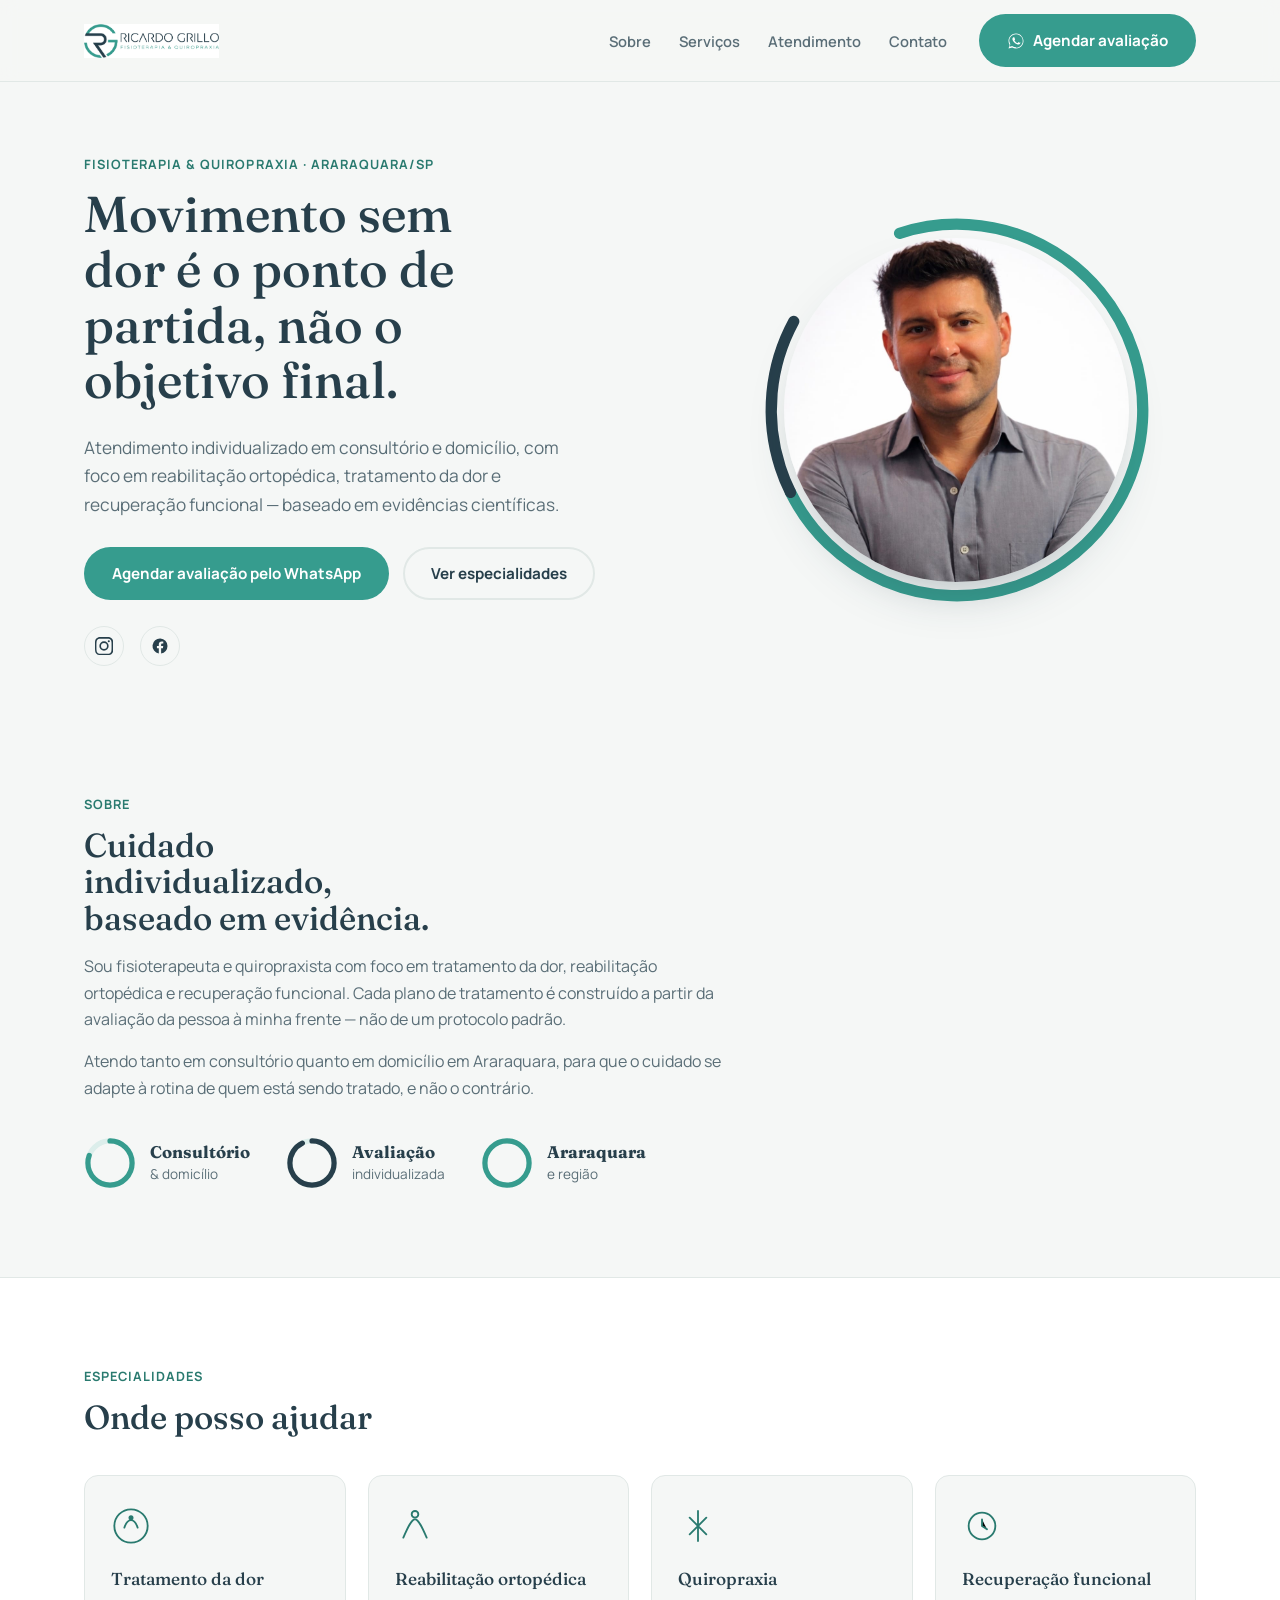
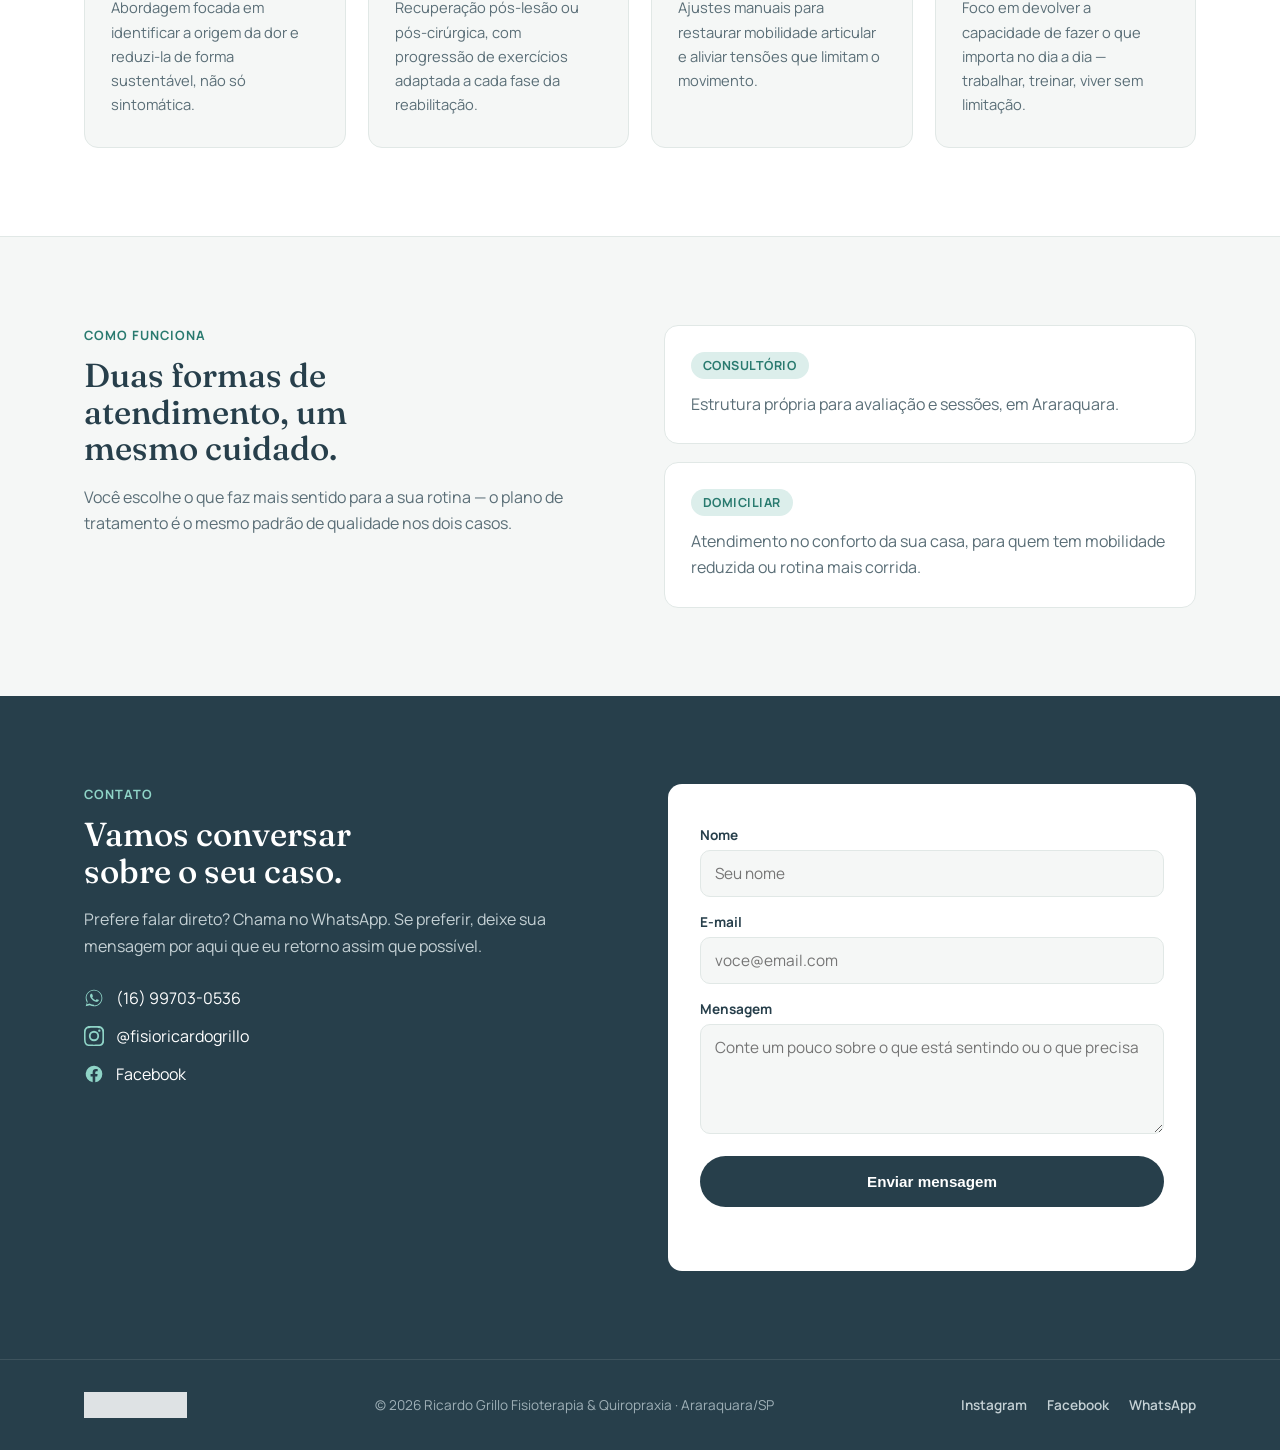
==== index.html @ 64598aae "primeira versao do site" ====
<!DOCTYPE html>
<html lang="pt-BR">
<head>
<meta charset="UTF-8">
<meta name="viewport" content="width=device-width, initial-scale=1.0">
<title>Ricardo Grillo | Fisioterapia &amp; Quiropraxia em Araraquara</title>
<meta name="description" content="Fisioterapeuta e quiropraxista em Araraquara. Atendimento em consultório e domiciliar, especialista em tratamento da dor e reabilitação ortopédica.">
<link rel="preconnect" href="https://fonts.googleapis.com">
<link rel="preconnect" href="https://fonts.gstatic.com" crossorigin>
<link href="https://fonts.googleapis.com/css2?family=Fraunces:opsz,wght@9..144,400;9..144,500;9..144,600&family=Manrope:wght@400;500;600;700;800&display=swap" rel="stylesheet">
<link rel="stylesheet" href="styles.css">
</head>
<body>

<div class="arc-progress" aria-hidden="true"></div>

<header class="site-header" id="topo">
  <div class="wrap header-inner">
    <a href="#topo" class="brand">
      <img src="assets/logo.png" alt="Ricardo Grillo — Fisioterapia &amp; Quiropraxia" class="brand-logo">
    </a>
    <nav class="main-nav" id="mainNav">
      <a href="#sobre">Sobre</a>
      <a href="#servicos">Serviços</a>
      <a href="#atendimento">Atendimento</a>
      <a href="#contato">Contato</a>
    </nav>
    <a class="btn btn-whatsapp header-cta" href="https://wa.me/5516997030536" target="_blank" rel="noopener">
      <svg viewBox="0 0 24 24" class="icon-wa" aria-hidden="true"><path d="M17.5 14.4c-.3-.1-1.7-.8-1.9-.9-.3-.1-.4-.1-.6.1-.2.3-.7.9-.8 1-.1.2-.3.2-.5.1-.3-.1-1.2-.4-2.2-1.4-.8-.7-1.4-1.6-1.5-1.9-.2-.3 0-.5.1-.6.1-.1.3-.3.4-.5.1-.1.2-.3.2-.4.1-.2 0-.3 0-.5-.1-.1-.6-1.4-.8-2-.2-.5-.4-.4-.6-.4h-.5c-.2 0-.5.1-.7.3-.2.3-.9.9-.9 2.1 0 1.2.9 2.4 1 2.6.1.2 1.8 2.8 4.4 3.9.6.3 1.1.4 1.5.6.6.2 1.2.2 1.6.1.5-.1 1.7-.7 1.9-1.3.2-.6.2-1.2.2-1.3-.1-.1-.2-.2-.5-.3z"/><path d="M12 2C6.5 2 2 6.5 2 12c0 1.9.5 3.7 1.5 5.3L2 22l4.9-1.3c1.5.8 3.3 1.3 5.1 1.3 5.5 0 10-4.5 10-10S17.5 2 12 2zm0 18.2c-1.7 0-3.3-.5-4.7-1.3l-.3-.2-3.5.9.9-3.4-.2-.4C3.5 13.8 3 12 3 12c0-5 4-9 9-9s9 4 9 9-4 9-9 9z"/></svg>
      Agendar avaliação
    </a>
    <button class="nav-toggle" id="navToggle" aria-label="Abrir menu" aria-expanded="false">
      <span></span><span></span><span></span>
    </button>
  </div>
</header>

<main>

  <!-- HERO -->
  <section class="hero">
    <div class="wrap hero-inner">
      <div class="hero-copy">
        <p class="eyebrow">Fisioterapia &amp; Quiropraxia · Araraquara/SP</p>
        <h1>Movimento sem dor é o ponto de partida, não o objetivo final.</h1>
        <p class="hero-lede">Atendimento individualizado em consultório e domicílio, com foco em reabilitação ortopédica, tratamento da dor e recuperação funcional — baseado em evidências científicas.</p>
        <div class="hero-actions">
          <a class="btn btn-whatsapp" href="https://wa.me/5516997030536" target="_blank" rel="noopener">Agendar avaliação pelo WhatsApp</a>
          <a class="btn btn-ghost" href="#servicos">Ver especialidades</a>
        </div>
        <div class="hero-social" aria-label="Redes sociais">
          <a href="https://www.instagram.com/fisioricardogrillo" target="_blank" rel="noopener" aria-label="Instagram">
            <svg viewBox="0 0 24 24"><path d="M12 2.2c3.2 0 3.6 0 4.9.1 1.2.1 1.9.2 2.4.4.6.2 1 .5 1.4.9.4.4.7.8.9 1.4.2.5.3 1.2.4 2.4.1 1.3.1 1.7.1 4.9s0 3.6-.1 4.9c-.1 1.2-.2 1.9-.4 2.4-.2.6-.5 1-.9 1.4-.4.4-.8.7-1.4.9-.5.2-1.2.3-2.4.4-1.3.1-1.7.1-4.9.1s-3.6 0-4.9-.1c-1.2-.1-1.9-.2-2.4-.4-.6-.2-1-.5-1.4-.9-.4-.4-.7-.8-.9-1.4-.2-.5-.3-1.2-.4-2.4-.1-1.3-.1-1.7-.1-4.9s0-3.6.1-4.9c.1-1.2.2-1.9.4-2.4.2-.6.5-1 .9-1.4.4-.4.8-.7 1.4-.9.5-.2 1.2-.3 2.4-.4 1.3-.1 1.7-.1 4.9-.1zM12 0C8.7 0 8.3 0 7 .1 5.7.1 4.8.3 4 .6c-.8.3-1.5.7-2.2 1.4C1.1 2.7.7 3.4.4 4.2.1 5 0 5.9 0 7.2 0 8.5 0 8.9 0 12.2s0 3.7.1 5c.1 1.3.2 2.2.5 3 .3.8.7 1.5 1.4 2.2.7.7 1.4 1.1 2.2 1.4.8.3 1.7.4 3 .5 1.3.1 1.7.1 5 .1s3.7 0 5-.1c1.3-.1 2.2-.2 3-.5.8-.3 1.5-.7 2.2-1.4.7-.7 1.1-1.4 1.4-2.2.3-.8.4-1.7.5-3 .1-1.3.1-1.7.1-5s0-3.7-.1-5c-.1-1.3-.2-2.2-.5-3-.3-.8-.7-1.5-1.4-2.2C21.3 1.1 20.6.7 19.8.4 19 .1 18.1 0 16.8 0 15.5 0 15.1 0 12 0z"/><path d="M12 5.8a6.2 6.2 0 100 12.4 6.2 6.2 0 000-12.4zm0 10.2a4 4 0 110-8 4 4 0 010 8z"/><circle cx="18.4" cy="5.6" r="1.4"/></svg>
          </a>
          <a href="https://www.facebook.com/share/1H2QvB4pZF/" target="_blank" rel="noopener" aria-label="Facebook">
            <svg viewBox="0 0 24 24"><path d="M22 12a10 10 0 10-11.6 9.9v-7H7.9V12h2.5V9.8c0-2.5 1.5-3.9 3.8-3.9 1.1 0 2.2.2 2.2.2v2.5h-1.3c-1.2 0-1.6.8-1.6 1.6V12h2.8l-.4 2.9h-2.4v7A10 10 0 0022 12z"/></svg>
          </a>
        </div>
      </div>
      <div class="hero-figure">
        <svg class="hero-arc" viewBox="0 0 520 520" aria-hidden="true">
          <circle cx="260" cy="260" r="230" fill="none" stroke="var(--teal)" stroke-width="14" stroke-linecap="round" stroke-dasharray="1050 1446" transform="rotate(-108 260 260)"/>
          <circle cx="260" cy="260" r="230" fill="none" stroke="var(--navy)" stroke-width="14" stroke-linecap="round" stroke-dasharray="220 1446" stroke-dashoffset="-1050" transform="rotate(-108 260 260)"/>
        </svg>
        <img src="assets/ricardo.jpg" alt="Ricardo Grillo, fisioterapeuta e quiropraxista" class="hero-photo">
      </div>
    </div>
  </section>

  <!-- SOBRE -->
  <section class="section" id="sobre">
    <div class="wrap sobre-inner">
      <div class="sobre-copy">
        <p class="eyebrow">Sobre</p>
        <h2>Cuidado individualizado, baseado em evidência.</h2>
        <p>Sou fisioterapeuta e quiropraxista com foco em tratamento da dor, reabilitação ortopédica e recuperação funcional. Cada plano de tratamento é construído a partir da avaliação da pessoa à minha frente — não de um protocolo padrão.</p>
        <p>Atendo tanto em consultório quanto em domicílio em Araraquara, para que o cuidado se adapte à rotina de quem está sendo tratado, e não o contrário.</p>
        <div class="sobre-stats">
          <div class="stat">
            <svg class="stat-arc" viewBox="0 0 80 80" aria-hidden="true"><circle cx="40" cy="40" r="34" fill="none" stroke="var(--teal-10)" stroke-width="8"/><circle cx="40" cy="40" r="34" fill="none" stroke="var(--teal)" stroke-width="8" stroke-linecap="round" stroke-dasharray="171 214" transform="rotate(-90 40 40)"/></svg>
            <div><strong>Consultório</strong><span>&amp; domicílio</span></div>
          </div>
          <div class="stat">
            <svg class="stat-arc" viewBox="0 0 80 80" aria-hidden="true"><circle cx="40" cy="40" r="34" fill="none" stroke="var(--teal-10)" stroke-width="8"/><circle cx="40" cy="40" r="34" fill="none" stroke="var(--navy)" stroke-width="8" stroke-linecap="round" stroke-dasharray="197 214" transform="rotate(-90 40 40)"/></svg>
            <div><strong>Avaliação</strong><span>individualizada</span></div>
          </div>
          <div class="stat">
            <svg class="stat-arc" viewBox="0 0 80 80" aria-hidden="true"><circle cx="40" cy="40" r="34" fill="none" stroke="var(--teal-10)" stroke-width="8"/><circle cx="40" cy="40" r="34" fill="none" stroke="var(--teal)" stroke-width="8" stroke-linecap="round" stroke-dasharray="214 214" transform="rotate(-90 40 40)"/></svg>
            <div><strong>Araraquara</strong><span>e região</span></div>
          </div>
        </div>
      </div>
    </div>
  </section>

  <!-- SERVIÇOS -->
  <section class="section section-alt" id="servicos">
    <div class="wrap">
      <p class="eyebrow">Especialidades</p>
      <h2>Onde posso ajudar</h2>
      <div class="cards">
        <article class="card">
          <svg class="card-icon" viewBox="0 0 48 48" aria-hidden="true"><path d="M24 4a20 20 0 100 40 20 20 0 000-40z" fill="none" stroke="currentColor" stroke-width="2.2"/><path d="M16 26c2-6 5-9 8-9s6 3 8 9" fill="none" stroke="currentColor" stroke-width="2.2" stroke-linecap="round"/><circle cx="24" cy="14" r="3" fill="currentColor"/></svg>
          <h3>Tratamento da dor</h3>
          <p>Abordagem focada em identificar a origem da dor e reduzi-la de forma sustentável, não só sintomática.</p>
        </article>
        <article class="card">
          <svg class="card-icon" viewBox="0 0 48 48" aria-hidden="true"><path d="M10 38c6-14 10-22 14-22s8 8 14 22" fill="none" stroke="currentColor" stroke-width="2.2" stroke-linecap="round" stroke-linejoin="round"/><circle cx="24" cy="10" r="4" fill="none" stroke="currentColor" stroke-width="2.2"/></svg>
          <h3>Reabilitação ortopédica</h3>
          <p>Recuperação pós-lesão ou pós-cirúrgica, com progressão de exercícios adaptada a cada fase da reabilitação.</p>
        </article>
        <article class="card">
          <svg class="card-icon" viewBox="0 0 48 48" aria-hidden="true"><path d="M24 6v36M14 14l20 20M34 14L14 34" stroke="currentColor" stroke-width="2.2" stroke-linecap="round"/></svg>
          <h3>Quiropraxia</h3>
          <p>Ajustes manuais para restaurar mobilidade articular e aliviar tensões que limitam o movimento.</p>
        </article>
        <article class="card">
          <svg class="card-icon" viewBox="0 0 48 48" aria-hidden="true"><path d="M8 24a16 16 0 1132 0 16 16 0 01-32 0z" fill="none" stroke="currentColor" stroke-width="2.2"/><path d="M24 16v8l6 4" stroke="currentColor" stroke-width="2.2" stroke-linecap="round" stroke-linejoin="round"/></svg>
          <h3>Recuperação funcional</h3>
          <p>Foco em devolver a capacidade de fazer o que importa no dia a dia — trabalhar, treinar, viver sem limitação.</p>
        </article>
      </div>
    </div>
  </section>

  <!-- ATENDIMENTO -->
  <section class="section" id="atendimento">
    <div class="wrap atendimento-inner">
      <div>
        <p class="eyebrow">Como funciona</p>
        <h2>Duas formas de atendimento, um mesmo cuidado.</h2>
        <p class="section-lede">Você escolhe o que faz mais sentido para a sua rotina — o plano de tratamento é o mesmo padrão de qualidade nos dois casos.</p>
      </div>
      <div class="atendimento-cols">
        <div class="atendimento-col">
          <span class="tag">Consultório</span>
          <p>Estrutura própria para avaliação e sessões, em Araraquara.</p>
        </div>
        <div class="atendimento-col">
          <span class="tag">Domiciliar</span>
          <p>Atendimento no conforto da sua casa, para quem tem mobilidade reduzida ou rotina mais corrida.</p>
        </div>
      </div>
    </div>
  </section>

  <!-- CONTATO -->
  <section class="section section-contact" id="contato">
    <div class="wrap contato-inner">
      <div class="contato-copy">
        <p class="eyebrow">Contato</p>
        <h2>Vamos conversar sobre o seu caso.</h2>
        <p>Prefere falar direto? Chama no WhatsApp. Se preferir, deixe sua mensagem por aqui que eu retorno assim que possível.</p>
        <ul class="contato-list">
          <li>
            <svg viewBox="0 0 24 24" aria-hidden="true"><path d="M17.5 14.4c-.3-.1-1.7-.8-1.9-.9-.3-.1-.4-.1-.6.1-.2.3-.7.9-.8 1-.1.2-.3.2-.5.1-.3-.1-1.2-.4-2.2-1.4-.8-.7-1.4-1.6-1.5-1.9-.2-.3 0-.5.1-.6.1-.1.3-.3.4-.5.1-.1.2-.3.2-.4.1-.2 0-.3 0-.5-.1-.1-.6-1.4-.8-2-.2-.5-.4-.4-.6-.4h-.5c-.2 0-.5.1-.7.3-.2.3-.9.9-.9 2.1 0 1.2.9 2.4 1 2.6.1.2 1.8 2.8 4.4 3.9.6.3 1.1.4 1.5.6.6.2 1.2.2 1.6.1.5-.1 1.7-.7 1.9-1.3.2-.6.2-1.2.2-1.3-.1-.1-.2-.2-.5-.3z"/><path d="M12 2C6.5 2 2 6.5 2 12c0 1.9.5 3.7 1.5 5.3L2 22l4.9-1.3c1.5.8 3.3 1.3 5.1 1.3 5.5 0 10-4.5 10-10S17.5 2 12 2zm0 18.2c-1.7 0-3.3-.5-4.7-1.3l-.3-.2-3.5.9.9-3.4-.2-.4C3.5 13.8 3 12 3 12c0-5 4-9 9-9s9 4 9 9-4 9-9 9z"/></svg>
            <a href="https://wa.me/5516997030536" target="_blank" rel="noopener">(16) 99703-0536</a>
          </li>
          <li>
            <svg viewBox="0 0 24 24"><path d="M12 2.2c3.2 0 3.6 0 4.9.1 1.2.1 1.9.2 2.4.4.6.2 1 .5 1.4.9.4.4.7.8.9 1.4.2.5.3 1.2.4 2.4.1 1.3.1 1.7.1 4.9s0 3.6-.1 4.9c-.1 1.2-.2 1.9-.4 2.4-.2.6-.5 1-.9 1.4-.4.4-.8.7-1.4.9-.5.2-1.2.3-2.4.4-1.3.1-1.7.1-4.9.1s-3.6 0-4.9-.1c-1.2-.1-1.9-.2-2.4-.4-.6-.2-1-.5-1.4-.9-.4-.4-.7-.8-.9-1.4-.2-.5-.3-1.2-.4-2.4-.1-1.3-.1-1.7-.1-4.9s0-3.6.1-4.9c.1-1.2.2-1.9.4-2.4.2-.6.5-1 .9-1.4.4-.4.8-.7 1.4-.9.5-.2 1.2-.3 2.4-.4 1.3-.1 1.7-.1 4.9-.1zM12 0C8.7 0 8.3 0 7 .1 5.7.1 4.8.3 4 .6c-.8.3-1.5.7-2.2 1.4C1.1 2.7.7 3.4.4 4.2.1 5 0 5.9 0 7.2 0 8.5 0 8.9 0 12.2s0 3.7.1 5c.1 1.3.2 2.2.5 3 .3.8.7 1.5 1.4 2.2.7.7 1.4 1.1 2.2 1.4.8.3 1.7.4 3 .5 1.3.1 1.7.1 5 .1s3.7 0 5-.1c1.3-.1 2.2-.2 3-.5.8-.3 1.5-.7 2.2-1.4.7-.7 1.1-1.4 1.4-2.2.3-.8.4-1.7.5-3 .1-1.3.1-1.7.1-5s0-3.7-.1-5c-.1-1.3-.2-2.2-.5-3-.3-.8-.7-1.5-1.4-2.2C21.3 1.1 20.6.7 19.8.4 19 .1 18.1 0 16.8 0 15.5 0 15.1 0 12 0z"/><path d="M12 5.8a6.2 6.2 0 100 12.4 6.2 6.2 0 000-12.4zm0 10.2a4 4 0 110-8 4 4 0 010 8z"/><circle cx="18.4" cy="5.6" r="1.4"/></svg>
            <a href="https://www.instagram.com/fisioricardogrillo" target="_blank" rel="noopener">@fisioricardogrillo</a>
          </li>
          <li>
            <svg viewBox="0 0 24 24"><path d="M22 12a10 10 0 10-11.6 9.9v-7H7.9V12h2.5V9.8c0-2.5 1.5-3.9 3.8-3.9 1.1 0 2.2.2 2.2.2v2.5h-1.3c-1.2 0-1.6.8-1.6 1.6V12h2.8l-.4 2.9h-2.4v7A10 10 0 0022 12z"/></svg>
            <a href="https://www.facebook.com/share/1H2QvB4pZF/" target="_blank" rel="noopener">Facebook</a>
          </li>
        </ul>
      </div>

      <form class="contato-form" name="contato" method="POST" data-netlify="true" netlify-honeypot="bot-field">
        <input type="hidden" name="form-name" value="contato">
        <p class="hp-field"><label>Não preencha este campo: <input name="bot-field"></label></p>

        <label for="nome">Nome</label>
        <input type="text" id="nome" name="nome" required placeholder="Seu nome">

        <label for="email">E-mail</label>
        <input type="email" id="email" name="email" required placeholder="voce@email.com">

        <label for="mensagem">Mensagem</label>
        <textarea id="mensagem" name="mensagem" rows="4" required placeholder="Conte um pouco sobre o que está sentindo ou o que precisa"></textarea>

        <button type="submit" class="btn btn-primary">Enviar mensagem</button>
        <p class="form-note" id="formNote" role="status"></p>
      </form>
    </div>
  </section>

</main>

<footer class="site-footer">
  <div class="wrap footer-inner">
    <img src="assets/logo.png" alt="Ricardo Grillo — Fisioterapia &amp; Quiropraxia" class="footer-logo">
    <p>&copy; <span id="year"></span> Ricardo Grillo Fisioterapia &amp; Quiropraxia · Araraquara/SP</p>
    <div class="footer-social">
      <a href="https://www.instagram.com/fisioricardogrillo" target="_blank" rel="noopener" aria-label="Instagram">Instagram</a>
      <a href="https://www.facebook.com/share/1H2QvB4pZF/" target="_blank" rel="noopener" aria-label="Facebook">Facebook</a>
      <a href="https://wa.me/5516997030536" target="_blank" rel="noopener" aria-label="WhatsApp">WhatsApp</a>
    </div>
  </div>
</footer>

<script src="script.js"></script>
</body>
</html>
---- styles.css ----
/* ============ TOKENS ============ */
:root {
  --teal: #369C8E;
  --teal-dark: #297A6F;
  --teal-10: #DCEEEB;
  --navy: #273F4B;
  --navy-soft: #5A6E77;
  --bg: #F5F7F6;
  --white: #FFFFFF;
  --line: #E1E8E6;

  --font-display: "Fraunces", serif;
  --font-body: "Manrope", sans-serif;

  --wrap: 1160px;
  --radius: 14px;
}

* { box-sizing: border-box; }
html { scroll-behavior: smooth; }
body {
  margin: 0;
  font-family: var(--font-body);
  color: var(--navy);
  background: var(--bg);
  -webkit-font-smoothing: antialiased;
}
img { max-width: 100%; display: block; }
a { color: inherit; text-decoration: none; }
h1, h2, h3 { font-family: var(--font-display); font-weight: 500; margin: 0 0 .5em; line-height: 1.1; }
p { margin: 0 0 1em; color: var(--navy-soft); line-height: 1.65; }
.wrap { max-width: var(--wrap); margin: 0 auto; padding: 0 24px; }

:focus-visible {
  outline: 3px solid var(--teal);
  outline-offset: 3px;
}

.eyebrow {
  font-family: var(--font-body);
  font-weight: 700;
  font-size: .8rem;
  letter-spacing: .08em;
  text-transform: uppercase;
  color: var(--teal-dark);
  margin: 0 0 .9em;
}

/* ============ BUTTONS ============ */
.btn {
  display: inline-flex;
  align-items: center;
  gap: 8px;
  padding: 14px 26px;
  border-radius: 999px;
  font-weight: 700;
  font-size: .95rem;
  border: 2px solid transparent;
  cursor: pointer;
  transition: transform .15s ease, box-shadow .15s ease, background .15s ease;
  white-space: nowrap;
}
.btn:hover { transform: translateY(-1px); }
.btn-whatsapp { background: var(--teal); color: var(--white); }
.btn-whatsapp:hover { background: var(--teal-dark); box-shadow: 0 8px 20px -8px rgba(54,156,142,.6); }
.btn-whatsapp .icon-wa { width: 18px; height: 18px; fill: currentColor; }
.btn-ghost { background: transparent; color: var(--navy); border-color: var(--line); }
.btn-ghost:hover { border-color: var(--navy); }
.btn-primary { background: var(--navy); color: var(--white); width: 100%; justify-content: center; padding: 15px; }
.btn-primary:hover { background: #1c2f38; }

/* ============ HEADER ============ */
.site-header {
  position: sticky; top: 0; z-index: 50;
  background: rgba(245,247,246,.9);
  backdrop-filter: blur(8px);
  border-bottom: 1px solid var(--line);
}
.header-inner {
  display: flex; align-items: center; gap: 24px;
  padding-top: 14px; padding-bottom: 14px;
}
.brand-logo { height: 34px; width: auto; }
.main-nav { display: flex; gap: 28px; margin-left: auto; }
.main-nav a { font-weight: 600; font-size: .92rem; color: var(--navy-soft); }
.main-nav a:hover { color: var(--teal-dark); }
.header-cta { margin-left: 8px; }
.nav-toggle { display: none; }

/* ============ HERO ============ */
.hero { padding: 72px 0 40px; overflow: hidden; }
.hero-inner {
  display: grid;
  grid-template-columns: 1.1fr .9fr;
  gap: 48px;
  align-items: center;
}
.hero h1 {
  font-size: clamp(2.1rem, 4vw, 3.15rem);
  color: var(--navy);
  max-width: 12ch;
}
.hero-lede { font-size: 1.08rem; max-width: 46ch; }
.hero-actions { display: flex; flex-wrap: wrap; gap: 14px; margin: 28px 0 26px; }
.hero-social { display: flex; gap: 16px; }
.hero-social a { width: 40px; height: 40px; border-radius: 50%; border: 1.5px solid var(--line); display: flex; align-items: center; justify-content: center; transition: border-color .15s, background .15s; }
.hero-social a:hover { border-color: var(--teal); background: var(--teal-10); }
.hero-social svg { width: 18px; height: 18px; fill: var(--navy); }

.hero-figure { position: relative; max-width: 420px; margin: 0 auto; }
.hero-arc { position: absolute; inset: 0; width: 100%; height: 100%; animation: spin 32s linear infinite; }
.hero-photo {
  position: relative;
  width: 82%;
  margin: 9% auto;
  border-radius: 50%;
  aspect-ratio: 1 / 1;
  object-fit: cover;
  object-position: top center;
  box-shadow: 0 24px 50px -20px rgba(39,63,75,.35);
}
@keyframes spin { to { transform: rotate(360deg); } }
@media (prefers-reduced-motion: reduce) { .hero-arc { animation: none; } }

/* ============ SECTIONS ============ */
.section { padding: 88px 0; }
.section-alt { background: var(--white); border-top: 1px solid var(--line); border-bottom: 1px solid var(--line); }
.section h2 { font-size: clamp(1.7rem, 2.6vw, 2.3rem); max-width: 16ch; }
.section-lede { max-width: 52ch; }

/* Sobre */
.sobre-inner { display: grid; grid-template-columns: 1fr; }
.sobre-copy { max-width: 640px; }
.sobre-stats { display: flex; gap: 36px; margin-top: 36px; flex-wrap: wrap; }
.stat { display: flex; align-items: center; gap: 14px; }
.stat-arc { width: 52px; height: 52px; flex-shrink: 0; }
.stat strong { display: block; font-family: var(--font-display); font-size: 1.05rem; color: var(--navy); }
.stat span { font-size: .85rem; color: var(--navy-soft); }

/* Serviços */
.cards { display: grid; grid-template-columns: repeat(4, 1fr); gap: 22px; margin-top: 40px; }
.card {
  background: var(--bg);
  border: 1px solid var(--line);
  border-radius: var(--radius);
  padding: 30px 26px;
  transition: transform .18s ease, box-shadow .18s ease, border-color .18s ease;
}
.card:hover { transform: translateY(-4px); box-shadow: 0 20px 40px -24px rgba(39,63,75,.3); border-color: var(--teal); }
.card-icon { width: 40px; height: 40px; color: var(--teal-dark); margin-bottom: 18px; }
.card h3 { font-size: 1.08rem; margin-bottom: .4em; }
.card p { font-size: .92rem; margin-bottom: 0; }

/* Atendimento */
.atendimento-inner { display: grid; grid-template-columns: 1fr 1fr; gap: 48px; align-items: start; }
.atendimento-cols { display: grid; gap: 18px; }
.atendimento-col { background: var(--white); border: 1px solid var(--line); border-radius: var(--radius); padding: 26px; }
.tag {
  display: inline-block; background: var(--teal-10); color: var(--teal-dark);
  font-weight: 700; font-size: .78rem; letter-spacing: .04em; text-transform: uppercase;
  padding: 5px 12px; border-radius: 999px; margin-bottom: 12px;
}
.atendimento-col p { margin: 0; }

/* Contato */
.section-contact { background: var(--navy); color: var(--white); }
.section-contact .eyebrow { color: #8FD4C7; }
.section-contact h2 { color: var(--white); }
.section-contact p { color: #C4D0D4; }
.contato-inner { display: grid; grid-template-columns: 1fr 1fr; gap: 56px; align-items: start; }
.contato-list { list-style: none; padding: 0; margin: 28px 0 0; display: grid; gap: 16px; }
.contato-list li { display: flex; align-items: center; gap: 12px; }
.contato-list svg { width: 20px; height: 20px; fill: #8FD4C7; flex-shrink: 0; }
.contato-list a:hover { text-decoration: underline; }

.contato-form { background: var(--white); border-radius: var(--radius); padding: 32px; display: grid; gap: 6px; }
.contato-form label { font-size: .85rem; font-weight: 700; color: var(--navy); margin-top: 10px; }
.contato-form input, .contato-form textarea {
  font-family: var(--font-body);
  font-size: .96rem;
  padding: 12px 14px;
  border-radius: 10px;
  border: 1.5px solid var(--line);
  background: var(--bg);
  color: var(--navy);
  resize: vertical;
}
.contato-form input:focus, .contato-form textarea:focus { border-color: var(--teal); background: var(--white); }
.contato-form button { margin-top: 16px; }
.hp-field { position: absolute; left: -9999px; }
.form-note { font-size: .85rem; text-align: center; min-height: 1.2em; margin: 10px 0 0; }
.form-note.success { color: var(--teal-dark); font-weight: 700; }

/* ============ FOOTER ============ */
.site-footer { background: var(--navy); border-top: 1px solid rgba(255,255,255,.1); padding: 32px 0; }
.footer-inner { display: flex; align-items: center; gap: 20px; flex-wrap: wrap; justify-content: space-between; }
.footer-logo { height: 26px; filter: brightness(0) invert(1); opacity: .85; }
.footer-inner p { color: #9FB0B7; font-size: .85rem; margin: 0; }
.footer-social { display: flex; gap: 20px; }
.footer-social a { font-size: .85rem; color: #C4D0D4; font-weight: 600; }
.footer-social a:hover { color: var(--white); }

/* ============ ARC PROGRESS (scroll indicator, subtle brand touch) ============ */
.arc-progress { position: fixed; top: 0; left: 0; height: 3px; width: 0%; background: var(--teal); z-index: 100; transition: width .1s linear; }

/* ============ RESPONSIVE ============ */
@media (max-width: 900px) {
  .cards { grid-template-columns: repeat(2, 1fr); }
  .atendimento-inner, .contato-inner { grid-template-columns: 1fr; }
  .hero-inner { grid-template-columns: 1fr; }
  .hero-figure { order: -1; max-width: 280px; }
  .hero-copy { text-align: left; }
}

@media (max-width: 720px) {
  .main-nav { position: fixed; top: 64px; left: 0; right: 0; background: var(--white); flex-direction: column; padding: 20px 24px; gap: 4px; border-bottom: 1px solid var(--line); transform: translateY(-8px); opacity: 0; pointer-events: none; transition: opacity .18s ease, transform .18s ease; }
  .main-nav.open { transform: translateY(0); opacity: 1; pointer-events: auto; }
  .main-nav a { padding: 12px 4px; border-bottom: 1px solid var(--line); }
  .header-cta { display: none; }
  .nav-toggle {
    display: flex; flex-direction: column; justify-content: center; gap: 5px;
    width: 40px; height: 40px; margin-left: auto;
    background: none; border: none; cursor: pointer; padding: 0;
  }
  .nav-toggle span { width: 100%; height: 2px; background: var(--navy); border-radius: 2px; transition: transform .2s ease, opacity .2s ease; }
  .nav-toggle[aria-expanded="true"] span:nth-child(1) { transform: translateY(7px) rotate(45deg); }
  .nav-toggle[aria-expanded="true"] span:nth-child(2) { opacity: 0; }
  .nav-toggle[aria-expanded="true"] span:nth-child(3) { transform: translateY(-7px) rotate(-45deg); }

  .cards { grid-template-columns: 1fr; }
  .section { padding: 60px 0; }
  .hero { padding: 40px 0 24px; }
  .sobre-stats { gap: 24px; }
}
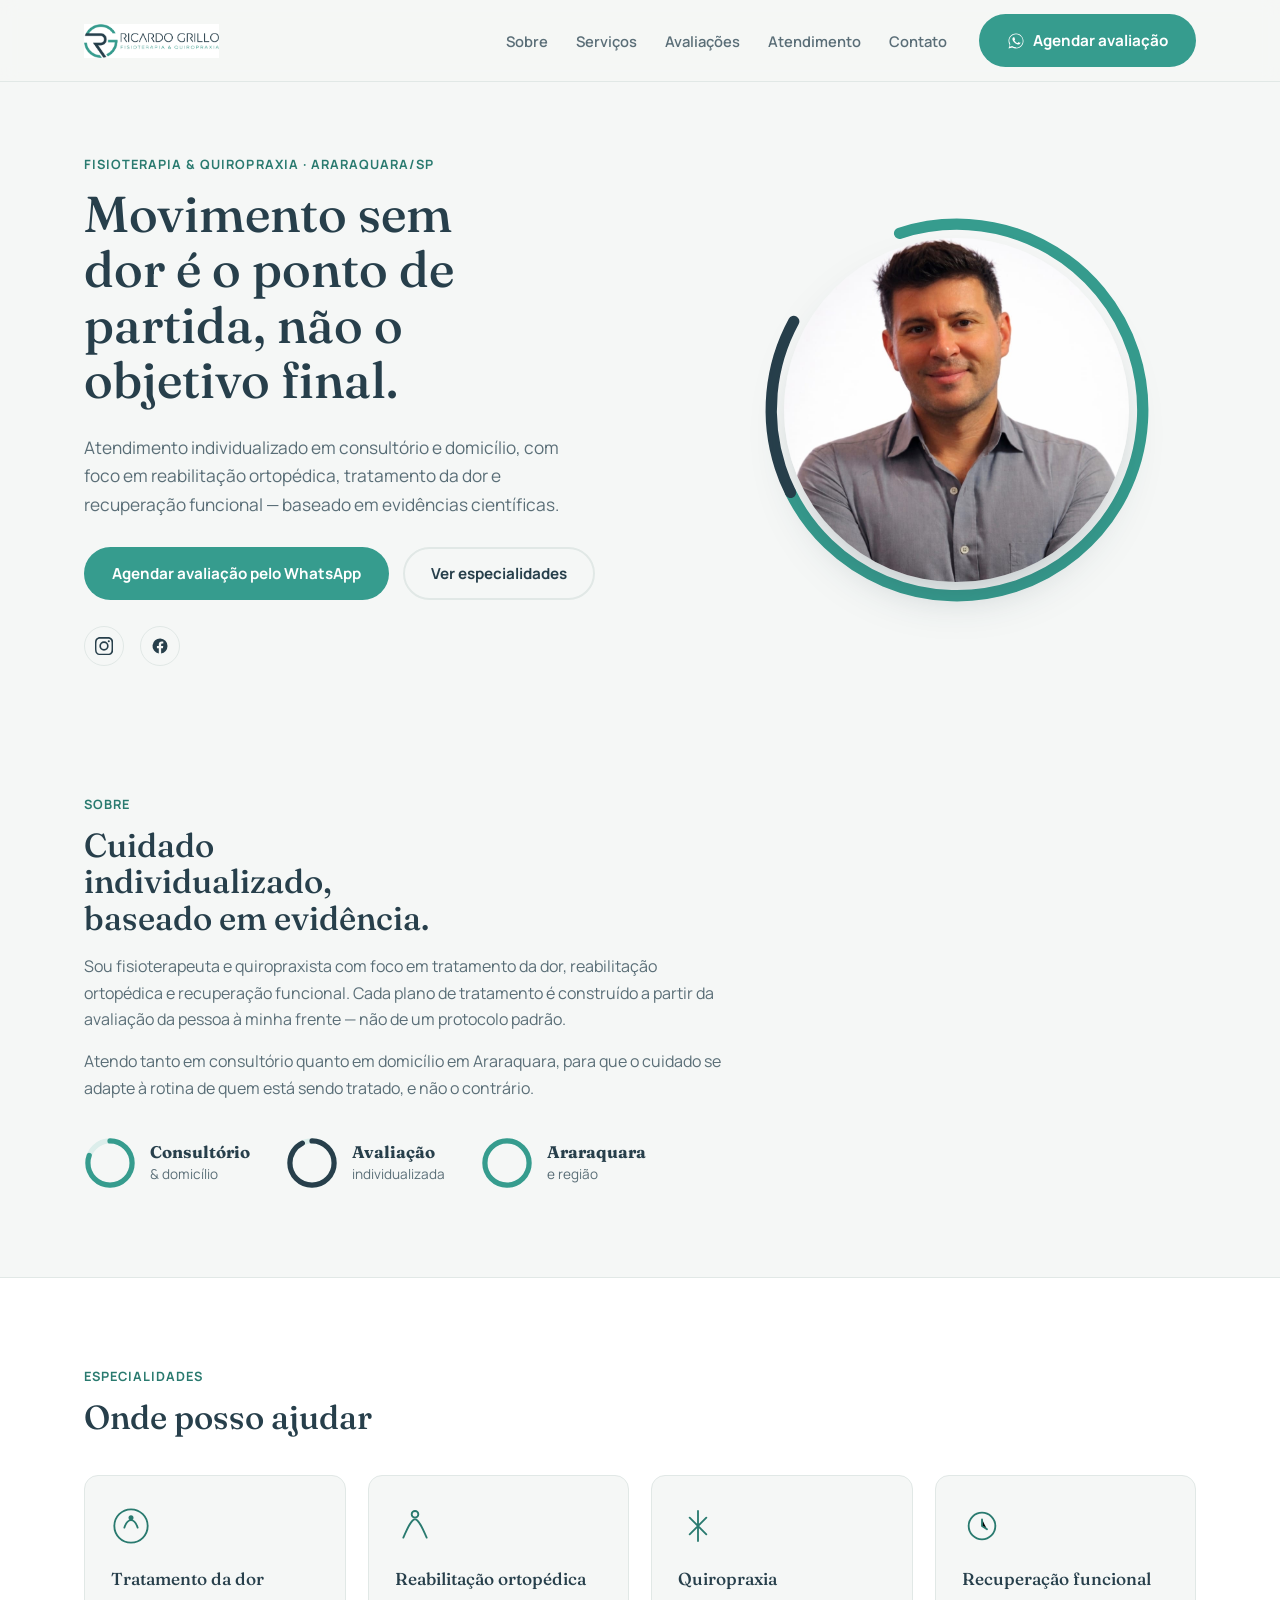
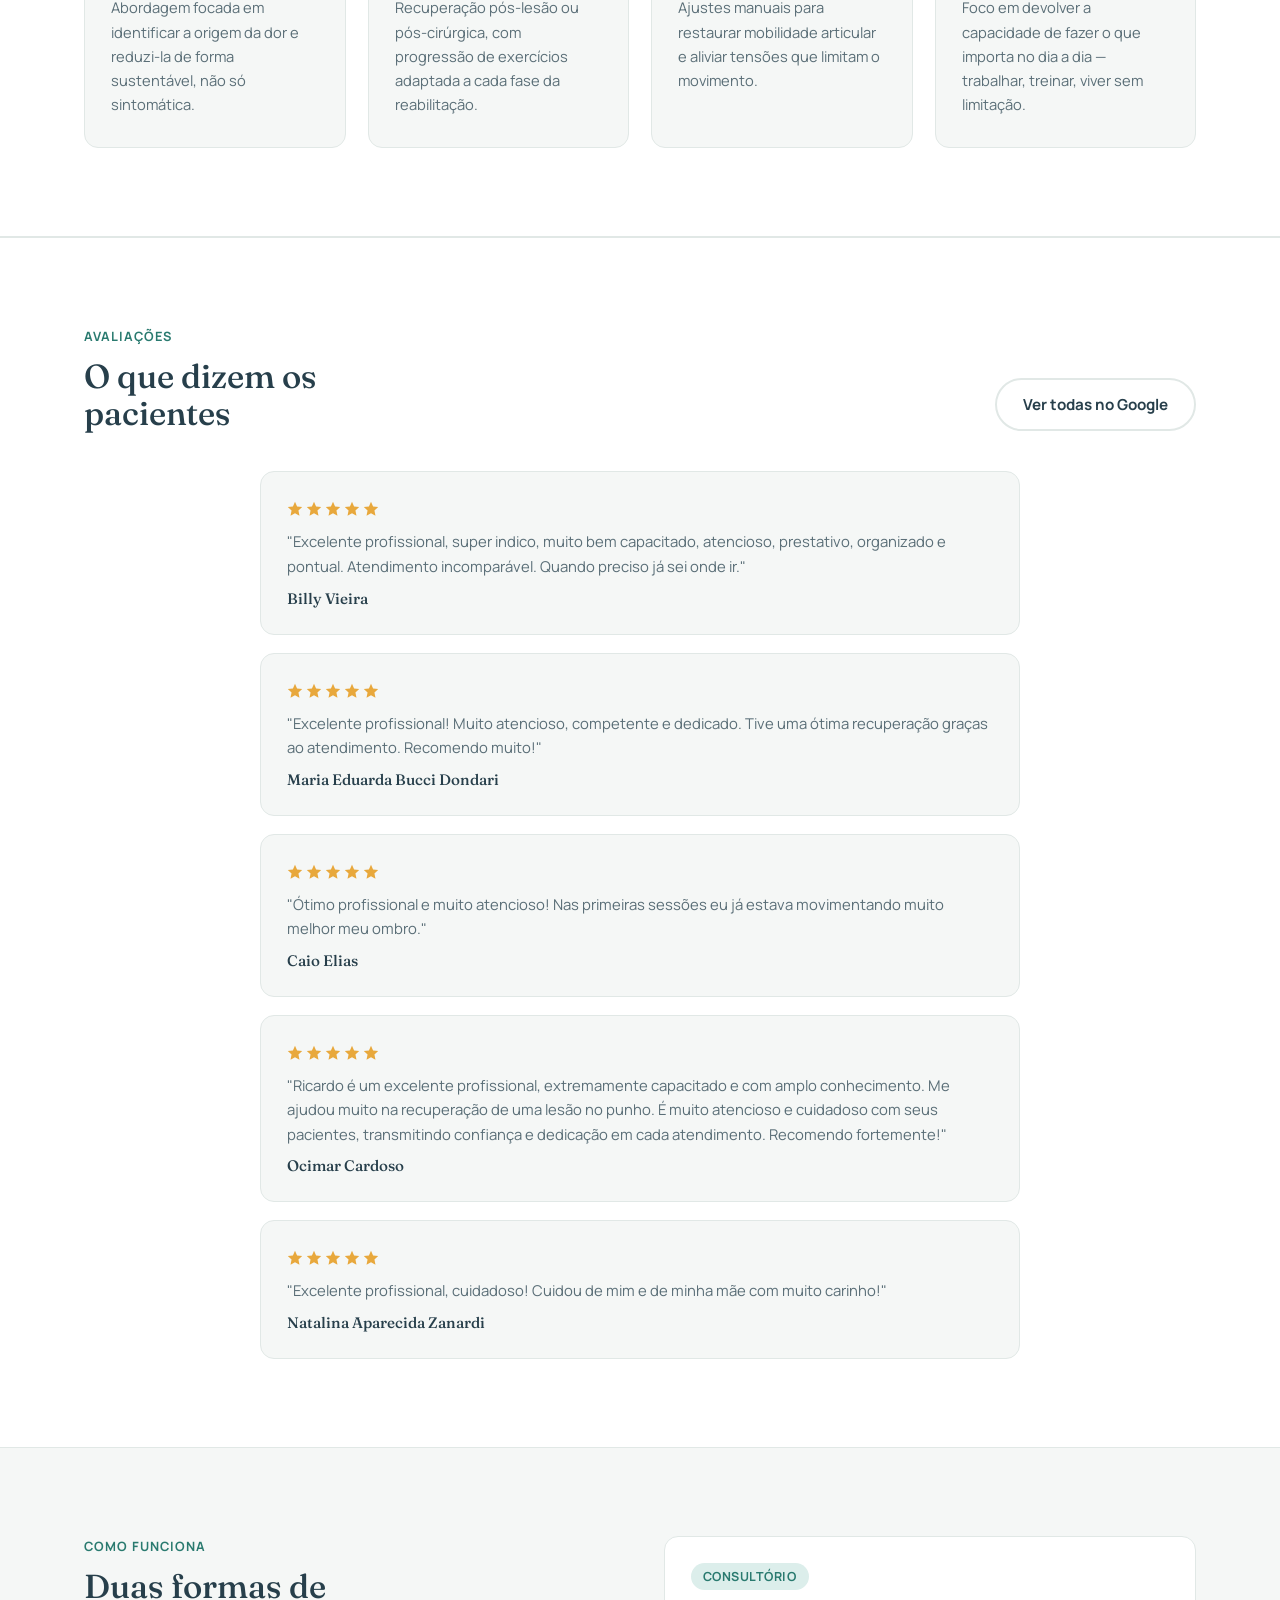
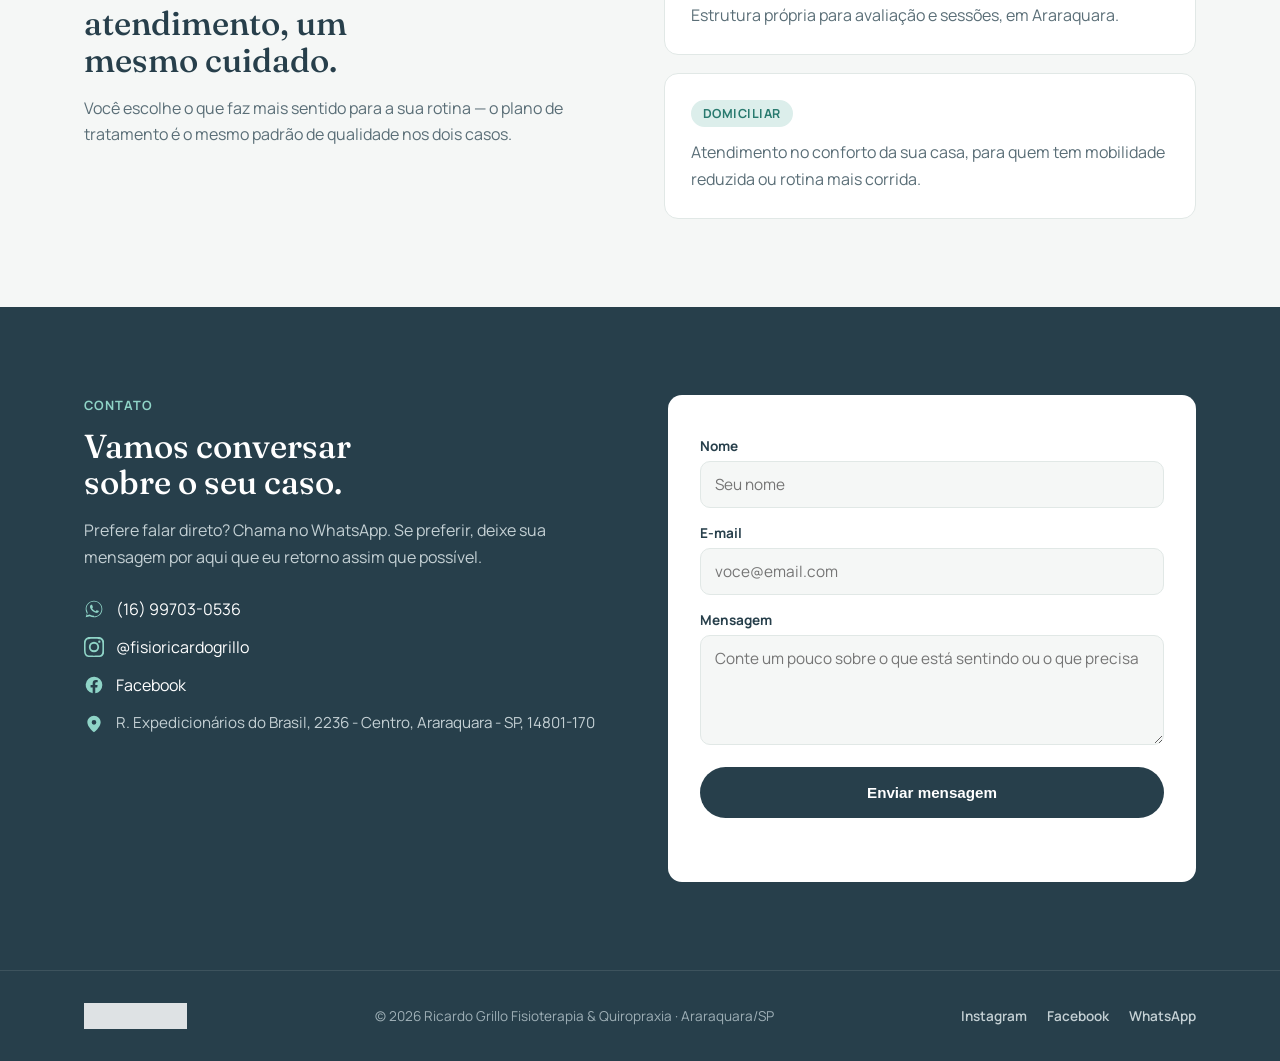
==== commit b4b3f2b6: "Add files via upload" ====
--- a/index.html
+++ b/index.html
@@ -22,6 +22,7 @@
     <nav class="main-nav" id="mainNav">
       <a href="#sobre">Sobre</a>
       <a href="#servicos">Serviços</a>
+      <a href="#avaliacoes">Avaliações</a>
       <a href="#atendimento">Atendimento</a>
       <a href="#contato">Contato</a>
     </nav>
@@ -123,6 +124,86 @@
     </div>
   </section>
 
+  <!-- AVALIAÇÕES -->
+  <section class="section section-alt" id="avaliacoes">
+    <div class="wrap">
+      <div class="avaliacoes-head">
+        <div>
+          <p class="eyebrow">Avaliações</p>
+          <h2>O que dizem os pacientes</h2>
+        </div>
+        <a class="btn btn-ghost" href="https://www.google.com/maps/place/Fisioterapeuta+Ricardo+Grillo/@-21.7881792,-48.182691,1047m/data=!3m2!1e3!4b1!4m6!3m5!1s0x94b8f367e138384d:0xfce66d6be62c9d5f!8m2!3d-21.7881792!4d-48.182691!16s%2Fg%2F11z1jqhp0_" target="_blank" rel="noopener">Ver todas no Google</a>
+      </div>
+      <div class="avaliacoes-grid">
+        <article class="review-card">
+          <div class="review-stars">
+            <svg viewBox="0 0 20 20"><path d="M10 1l2.6 5.9L19 7.6l-4.7 4.4 1.3 6.5L10 15.3l-5.6 3.2 1.3-6.5L1 7.6l6.4-.7z"/></svg>
+            <svg viewBox="0 0 20 20"><path d="M10 1l2.6 5.9L19 7.6l-4.7 4.4 1.3 6.5L10 15.3l-5.6 3.2 1.3-6.5L1 7.6l6.4-.7z"/></svg>
+            <svg viewBox="0 0 20 20"><path d="M10 1l2.6 5.9L19 7.6l-4.7 4.4 1.3 6.5L10 15.3l-5.6 3.2 1.3-6.5L1 7.6l6.4-.7z"/></svg>
+            <svg viewBox="0 0 20 20"><path d="M10 1l2.6 5.9L19 7.6l-4.7 4.4 1.3 6.5L10 15.3l-5.6 3.2 1.3-6.5L1 7.6l6.4-.7z"/></svg>
+            <svg viewBox="0 0 20 20"><path d="M10 1l2.6 5.9L19 7.6l-4.7 4.4 1.3 6.5L10 15.3l-5.6 3.2 1.3-6.5L1 7.6l6.4-.7z"/></svg>
+          </div>
+          <div class="review-card-body">
+            <p class="review-text">"Excelente profissional, super indico, muito bem capacitado, atencioso, prestativo, organizado e pontual. Atendimento incomparável. Quando preciso já sei onde ir."</p>
+            <span class="review-author">Billy Vieira</span>
+          </div>
+        </article>
+        <article class="review-card">
+          <div class="review-stars">
+            <svg viewBox="0 0 20 20"><path d="M10 1l2.6 5.9L19 7.6l-4.7 4.4 1.3 6.5L10 15.3l-5.6 3.2 1.3-6.5L1 7.6l6.4-.7z"/></svg>
+            <svg viewBox="0 0 20 20"><path d="M10 1l2.6 5.9L19 7.6l-4.7 4.4 1.3 6.5L10 15.3l-5.6 3.2 1.3-6.5L1 7.6l6.4-.7z"/></svg>
+            <svg viewBox="0 0 20 20"><path d="M10 1l2.6 5.9L19 7.6l-4.7 4.4 1.3 6.5L10 15.3l-5.6 3.2 1.3-6.5L1 7.6l6.4-.7z"/></svg>
+            <svg viewBox="0 0 20 20"><path d="M10 1l2.6 5.9L19 7.6l-4.7 4.4 1.3 6.5L10 15.3l-5.6 3.2 1.3-6.5L1 7.6l6.4-.7z"/></svg>
+            <svg viewBox="0 0 20 20"><path d="M10 1l2.6 5.9L19 7.6l-4.7 4.4 1.3 6.5L10 15.3l-5.6 3.2 1.3-6.5L1 7.6l6.4-.7z"/></svg>
+          </div>
+          <div class="review-card-body">
+            <p class="review-text">"Excelente profissional! Muito atencioso, competente e dedicado. Tive uma ótima recuperação graças ao atendimento. Recomendo muito!"</p>
+            <span class="review-author">Maria Eduarda Bucci Dondari</span>
+          </div>
+        </article>
+        <article class="review-card">
+          <div class="review-stars">
+            <svg viewBox="0 0 20 20"><path d="M10 1l2.6 5.9L19 7.6l-4.7 4.4 1.3 6.5L10 15.3l-5.6 3.2 1.3-6.5L1 7.6l6.4-.7z"/></svg>
+            <svg viewBox="0 0 20 20"><path d="M10 1l2.6 5.9L19 7.6l-4.7 4.4 1.3 6.5L10 15.3l-5.6 3.2 1.3-6.5L1 7.6l6.4-.7z"/></svg>
+            <svg viewBox="0 0 20 20"><path d="M10 1l2.6 5.9L19 7.6l-4.7 4.4 1.3 6.5L10 15.3l-5.6 3.2 1.3-6.5L1 7.6l6.4-.7z"/></svg>
+            <svg viewBox="0 0 20 20"><path d="M10 1l2.6 5.9L19 7.6l-4.7 4.4 1.3 6.5L10 15.3l-5.6 3.2 1.3-6.5L1 7.6l6.4-.7z"/></svg>
+            <svg viewBox="0 0 20 20"><path d="M10 1l2.6 5.9L19 7.6l-4.7 4.4 1.3 6.5L10 15.3l-5.6 3.2 1.3-6.5L1 7.6l6.4-.7z"/></svg>
+          </div>
+          <div class="review-card-body">
+            <p class="review-text">"Ótimo profissional e muito atencioso! Nas primeiras sessões eu já estava movimentando muito melhor meu ombro."</p>
+            <span class="review-author">Caio Elias</span>
+          </div>
+        </article>
+        <article class="review-card">
+          <div class="review-stars">
+            <svg viewBox="0 0 20 20"><path d="M10 1l2.6 5.9L19 7.6l-4.7 4.4 1.3 6.5L10 15.3l-5.6 3.2 1.3-6.5L1 7.6l6.4-.7z"/></svg>
+            <svg viewBox="0 0 20 20"><path d="M10 1l2.6 5.9L19 7.6l-4.7 4.4 1.3 6.5L10 15.3l-5.6 3.2 1.3-6.5L1 7.6l6.4-.7z"/></svg>
+            <svg viewBox="0 0 20 20"><path d="M10 1l2.6 5.9L19 7.6l-4.7 4.4 1.3 6.5L10 15.3l-5.6 3.2 1.3-6.5L1 7.6l6.4-.7z"/></svg>
+            <svg viewBox="0 0 20 20"><path d="M10 1l2.6 5.9L19 7.6l-4.7 4.4 1.3 6.5L10 15.3l-5.6 3.2 1.3-6.5L1 7.6l6.4-.7z"/></svg>
+            <svg viewBox="0 0 20 20"><path d="M10 1l2.6 5.9L19 7.6l-4.7 4.4 1.3 6.5L10 15.3l-5.6 3.2 1.3-6.5L1 7.6l6.4-.7z"/></svg>
+          </div>
+          <div class="review-card-body">
+            <p class="review-text">"Ricardo é um excelente profissional, extremamente capacitado e com amplo conhecimento. Me ajudou muito na recuperação de uma lesão no punho. É muito atencioso e cuidadoso com seus pacientes, transmitindo confiança e dedicação em cada atendimento. Recomendo fortemente!"</p>
+            <span class="review-author">Ocimar Cardoso</span>
+          </div>
+        </article>
+        <article class="review-card">
+          <div class="review-stars">
+            <svg viewBox="0 0 20 20"><path d="M10 1l2.6 5.9L19 7.6l-4.7 4.4 1.3 6.5L10 15.3l-5.6 3.2 1.3-6.5L1 7.6l6.4-.7z"/></svg>
+            <svg viewBox="0 0 20 20"><path d="M10 1l2.6 5.9L19 7.6l-4.7 4.4 1.3 6.5L10 15.3l-5.6 3.2 1.3-6.5L1 7.6l6.4-.7z"/></svg>
+            <svg viewBox="0 0 20 20"><path d="M10 1l2.6 5.9L19 7.6l-4.7 4.4 1.3 6.5L10 15.3l-5.6 3.2 1.3-6.5L1 7.6l6.4-.7z"/></svg>
+            <svg viewBox="0 0 20 20"><path d="M10 1l2.6 5.9L19 7.6l-4.7 4.4 1.3 6.5L10 15.3l-5.6 3.2 1.3-6.5L1 7.6l6.4-.7z"/></svg>
+            <svg viewBox="0 0 20 20"><path d="M10 1l2.6 5.9L19 7.6l-4.7 4.4 1.3 6.5L10 15.3l-5.6 3.2 1.3-6.5L1 7.6l6.4-.7z"/></svg>
+          </div>
+          <div class="review-card-body">
+            <p class="review-text">"Excelente profissional, cuidadoso! Cuidou de mim e de minha mãe com muito carinho!"</p>
+            <span class="review-author">Natalina Aparecida Zanardi</span>
+          </div>
+        </article>
+      </div>
+    </div>
+  </section>
+
   <!-- ATENDIMENTO -->
   <section class="section" id="atendimento">
     <div class="wrap atendimento-inner">
@@ -164,6 +245,10 @@
             <svg viewBox="0 0 24 24"><path d="M22 12a10 10 0 10-11.6 9.9v-7H7.9V12h2.5V9.8c0-2.5 1.5-3.9 3.8-3.9 1.1 0 2.2.2 2.2.2v2.5h-1.3c-1.2 0-1.6.8-1.6 1.6V12h2.8l-.4 2.9h-2.4v7A10 10 0 0022 12z"/></svg>
             <a href="https://www.facebook.com/share/1H2QvB4pZF/" target="_blank" rel="noopener">Facebook</a>
           </li>
+          <li class="contato-address">
+            <svg viewBox="0 0 24 24"><path d="M12 2C7.6 2 4 5.6 4 10c0 6 8 12 8 12s8-6 8-12c0-4.4-3.6-8-8-8zm0 10.8a2.8 2.8 0 110-5.6 2.8 2.8 0 010 5.6z"/></svg>
+            <span>R. Expedicionários do Brasil, 2236 - Centro, Araraquara - SP, 14801-170</span>
+          </li>
         </ul>
       </div>
 
--- a/styles.css
+++ b/styles.css
@@ -151,6 +151,29 @@
 .card h3 { font-size: 1.08rem; margin-bottom: .4em; }
 .card p { font-size: .92rem; margin-bottom: 0; }
 
+/* Avaliações */
+.avaliacoes-head { display: flex; align-items: flex-end; justify-content: space-between; gap: 20px; flex-wrap: wrap; margin-bottom: 40px; }
+.avaliacoes-head h2 { margin-bottom: 0; }
+.avaliacoes-grid { display: grid; grid-template-columns: 1fr; gap: 18px; max-width: 760px; margin: 0 auto; }
+.review-card { flex-direction: row; align-items: flex-start; gap: 20px; }
+.review-card .review-stars { flex-shrink: 0; padding-top: 3px; }
+.review-card-body { display: flex; flex-direction: column; gap: 10px; }
+.review-card {
+  background: var(--bg);
+  border: 1px solid var(--line);
+  border-radius: var(--radius);
+  padding: 26px;
+  display: flex;
+  flex-direction: column;
+  gap: 12px;
+}
+.review-stars { display: flex; gap: 3px; }
+.review-stars svg { width: 16px; height: 16px; fill: #E8A83C; }
+.review-text { font-size: .93rem; color: var(--navy-soft); margin: 0; flex-grow: 1; }
+.review-author { font-family: var(--font-display); font-size: .95rem; color: var(--navy); font-weight: 500; }
+@media (max-width: 900px) { .review-card { flex-direction: column; } }
+@media (max-width: 720px) { .review-card { flex-direction: column; } }
+
 /* Atendimento */
 .atendimento-inner { display: grid; grid-template-columns: 1fr 1fr; gap: 48px; align-items: start; }
 .atendimento-cols { display: grid; gap: 18px; }
@@ -172,6 +195,8 @@
 .contato-list li { display: flex; align-items: center; gap: 12px; }
 .contato-list svg { width: 20px; height: 20px; fill: #8FD4C7; flex-shrink: 0; }
 .contato-list a:hover { text-decoration: underline; }
+.contato-address { align-items: flex-start; }
+.contato-address span { color: #C4D0D4; font-size: .95rem; line-height: 1.5; }
 
 .contato-form { background: var(--white); border-radius: var(--radius); padding: 32px; display: grid; gap: 6px; }
 .contato-form label { font-size: .85rem; font-weight: 700; color: var(--navy); margin-top: 10px; }
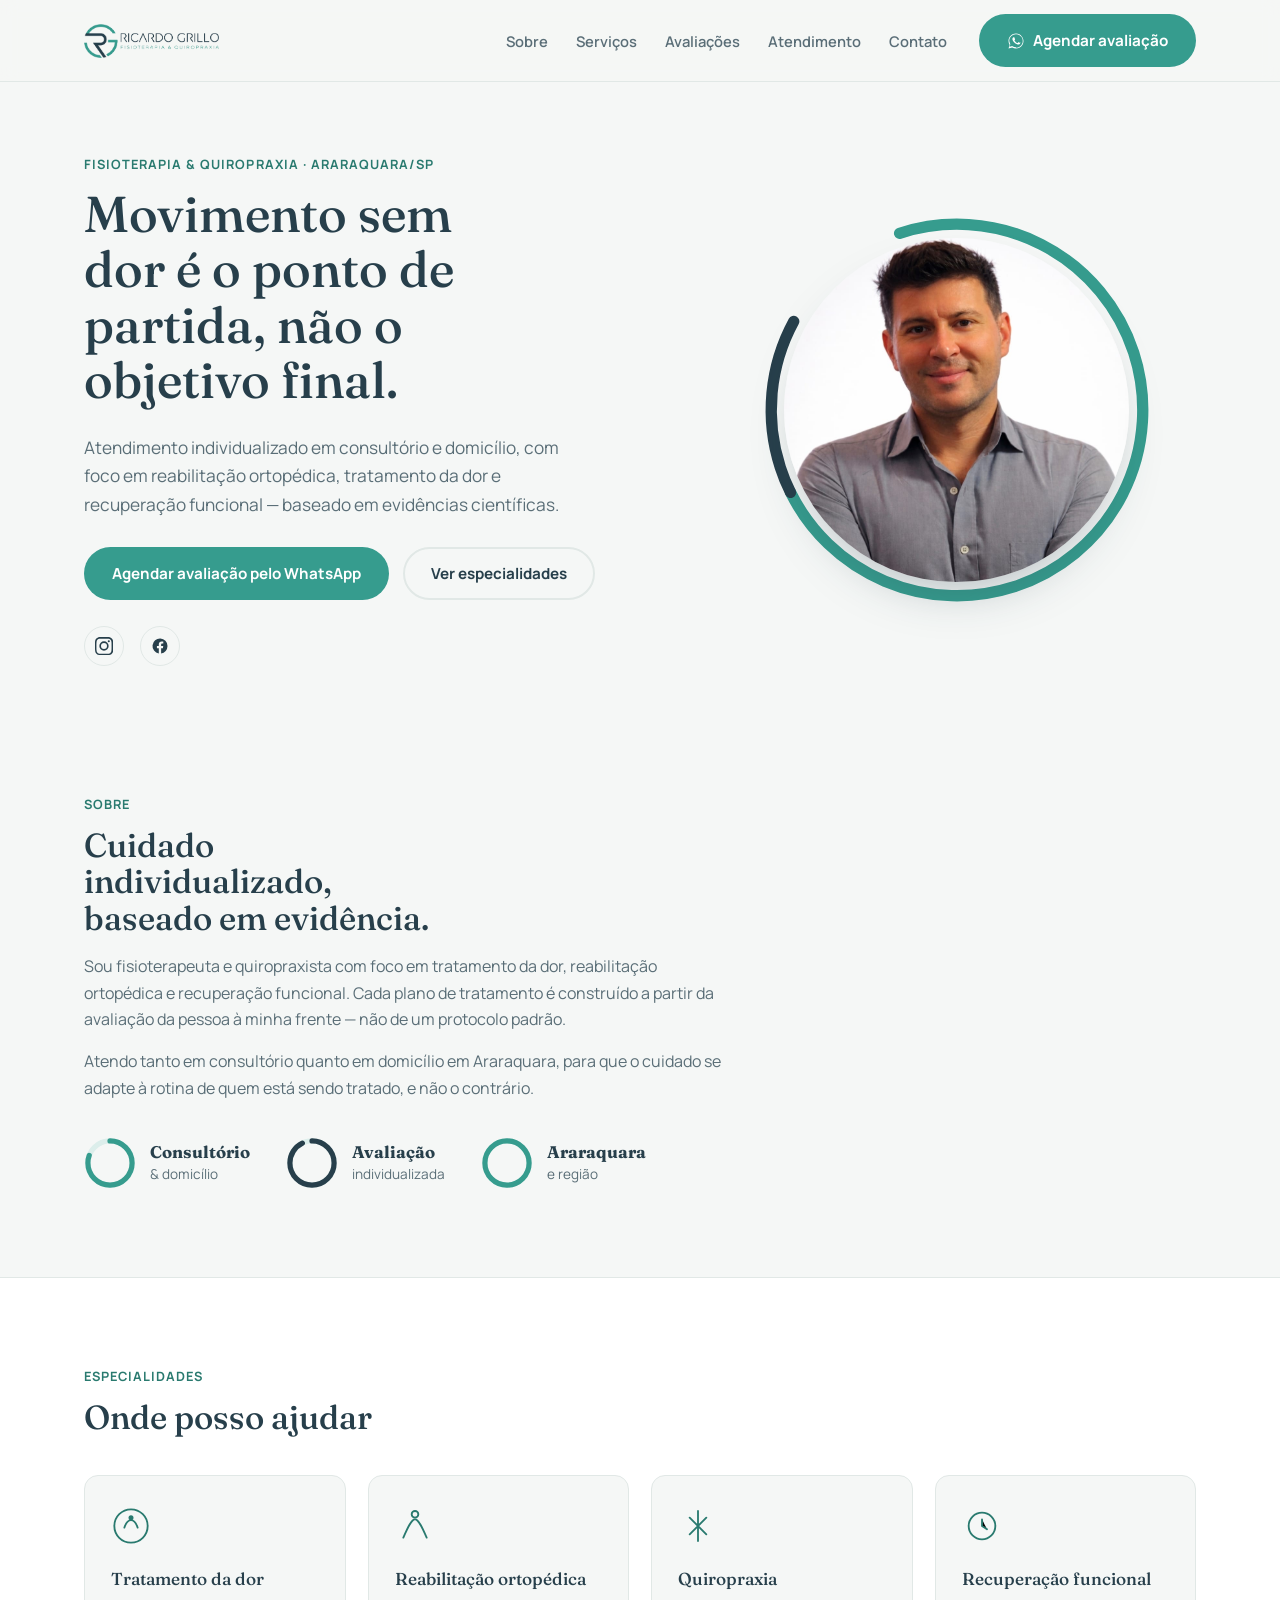
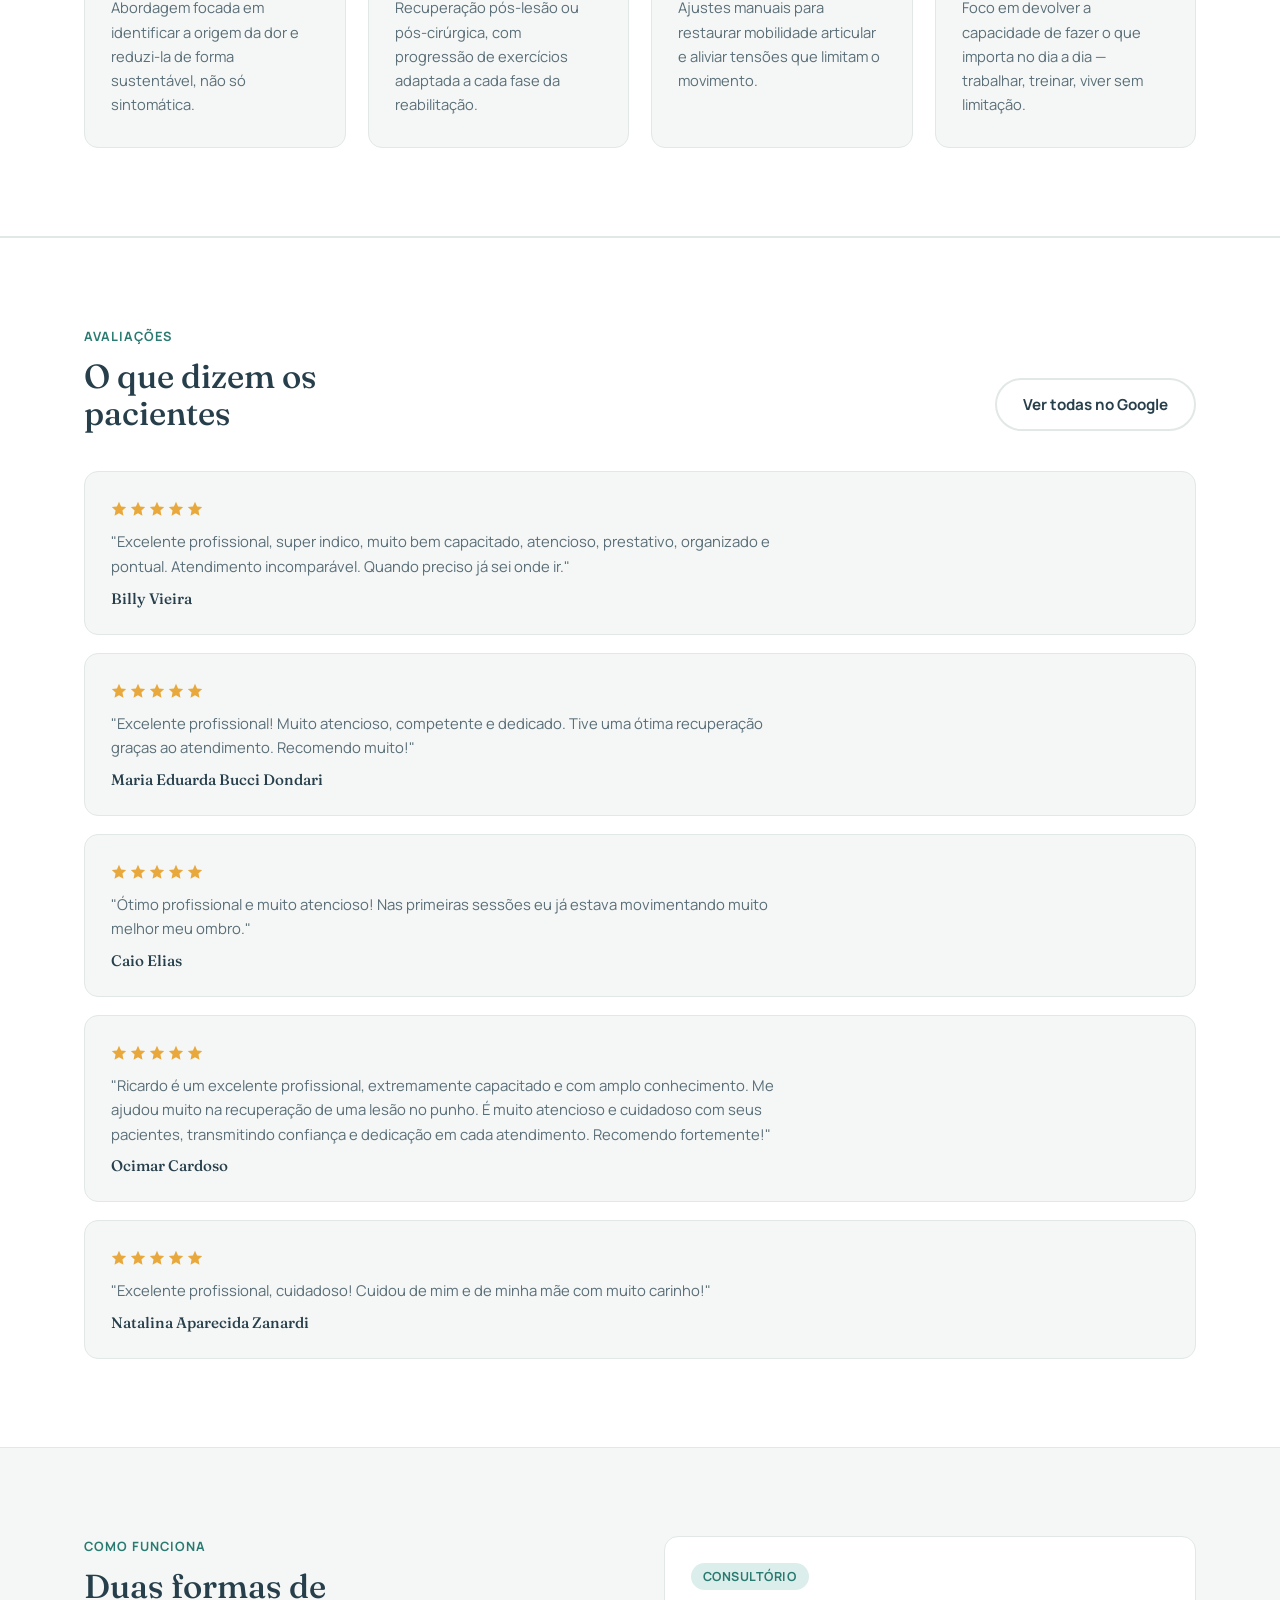
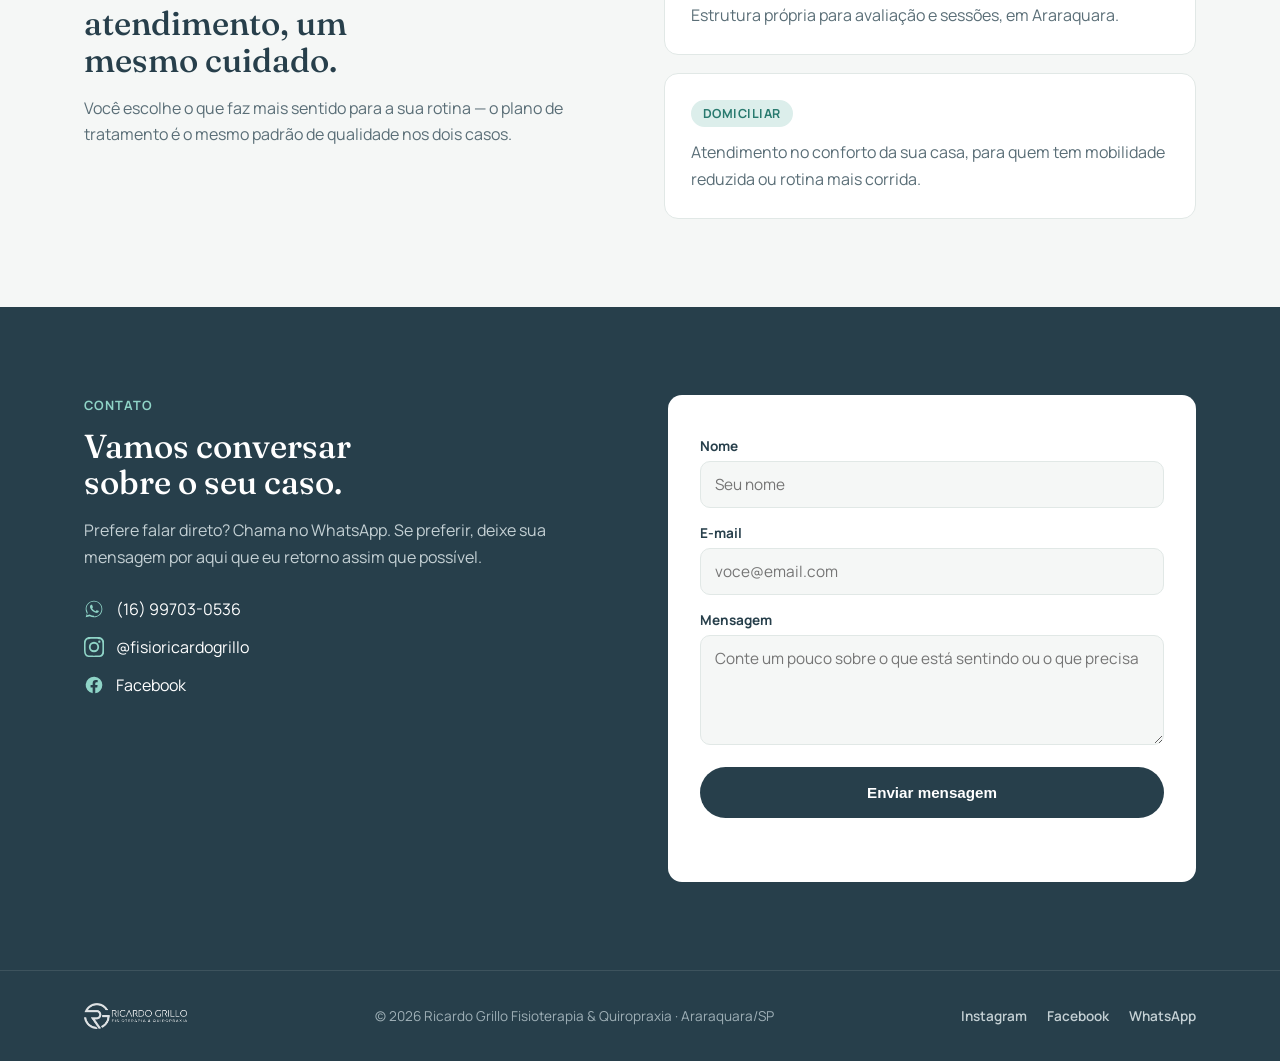
==== commit 454bcfc8: "Add files via upload" ====
--- a/index.html
+++ b/index.html
@@ -245,10 +245,6 @@
             <svg viewBox="0 0 24 24"><path d="M22 12a10 10 0 10-11.6 9.9v-7H7.9V12h2.5V9.8c0-2.5 1.5-3.9 3.8-3.9 1.1 0 2.2.2 2.2.2v2.5h-1.3c-1.2 0-1.6.8-1.6 1.6V12h2.8l-.4 2.9h-2.4v7A10 10 0 0022 12z"/></svg>
             <a href="https://www.facebook.com/share/1H2QvB4pZF/" target="_blank" rel="noopener">Facebook</a>
           </li>
-          <li class="contato-address">
-            <svg viewBox="0 0 24 24"><path d="M12 2C7.6 2 4 5.6 4 10c0 6 8 12 8 12s8-6 8-12c0-4.4-3.6-8-8-8zm0 10.8a2.8 2.8 0 110-5.6 2.8 2.8 0 010 5.6z"/></svg>
-            <span>R. Expedicionários do Brasil, 2236 - Centro, Araraquara - SP, 14801-170</span>
-          </li>
         </ul>
       </div>
 
--- a/styles.css
+++ b/styles.css
@@ -154,10 +154,10 @@
 /* Avaliações */
 .avaliacoes-head { display: flex; align-items: flex-end; justify-content: space-between; gap: 20px; flex-wrap: wrap; margin-bottom: 40px; }
 .avaliacoes-head h2 { margin-bottom: 0; }
-.avaliacoes-grid { display: grid; grid-template-columns: 1fr; gap: 18px; max-width: 760px; margin: 0 auto; }
+.avaliacoes-grid { display: grid; grid-template-columns: 1fr; gap: 18px; }
 .review-card { flex-direction: row; align-items: flex-start; gap: 20px; }
 .review-card .review-stars { flex-shrink: 0; padding-top: 3px; }
-.review-card-body { display: flex; flex-direction: column; gap: 10px; }
+.review-card-body { display: flex; flex-direction: column; gap: 10px; max-width: 680px; }
 .review-card {
   background: var(--bg);
   border: 1px solid var(--line);
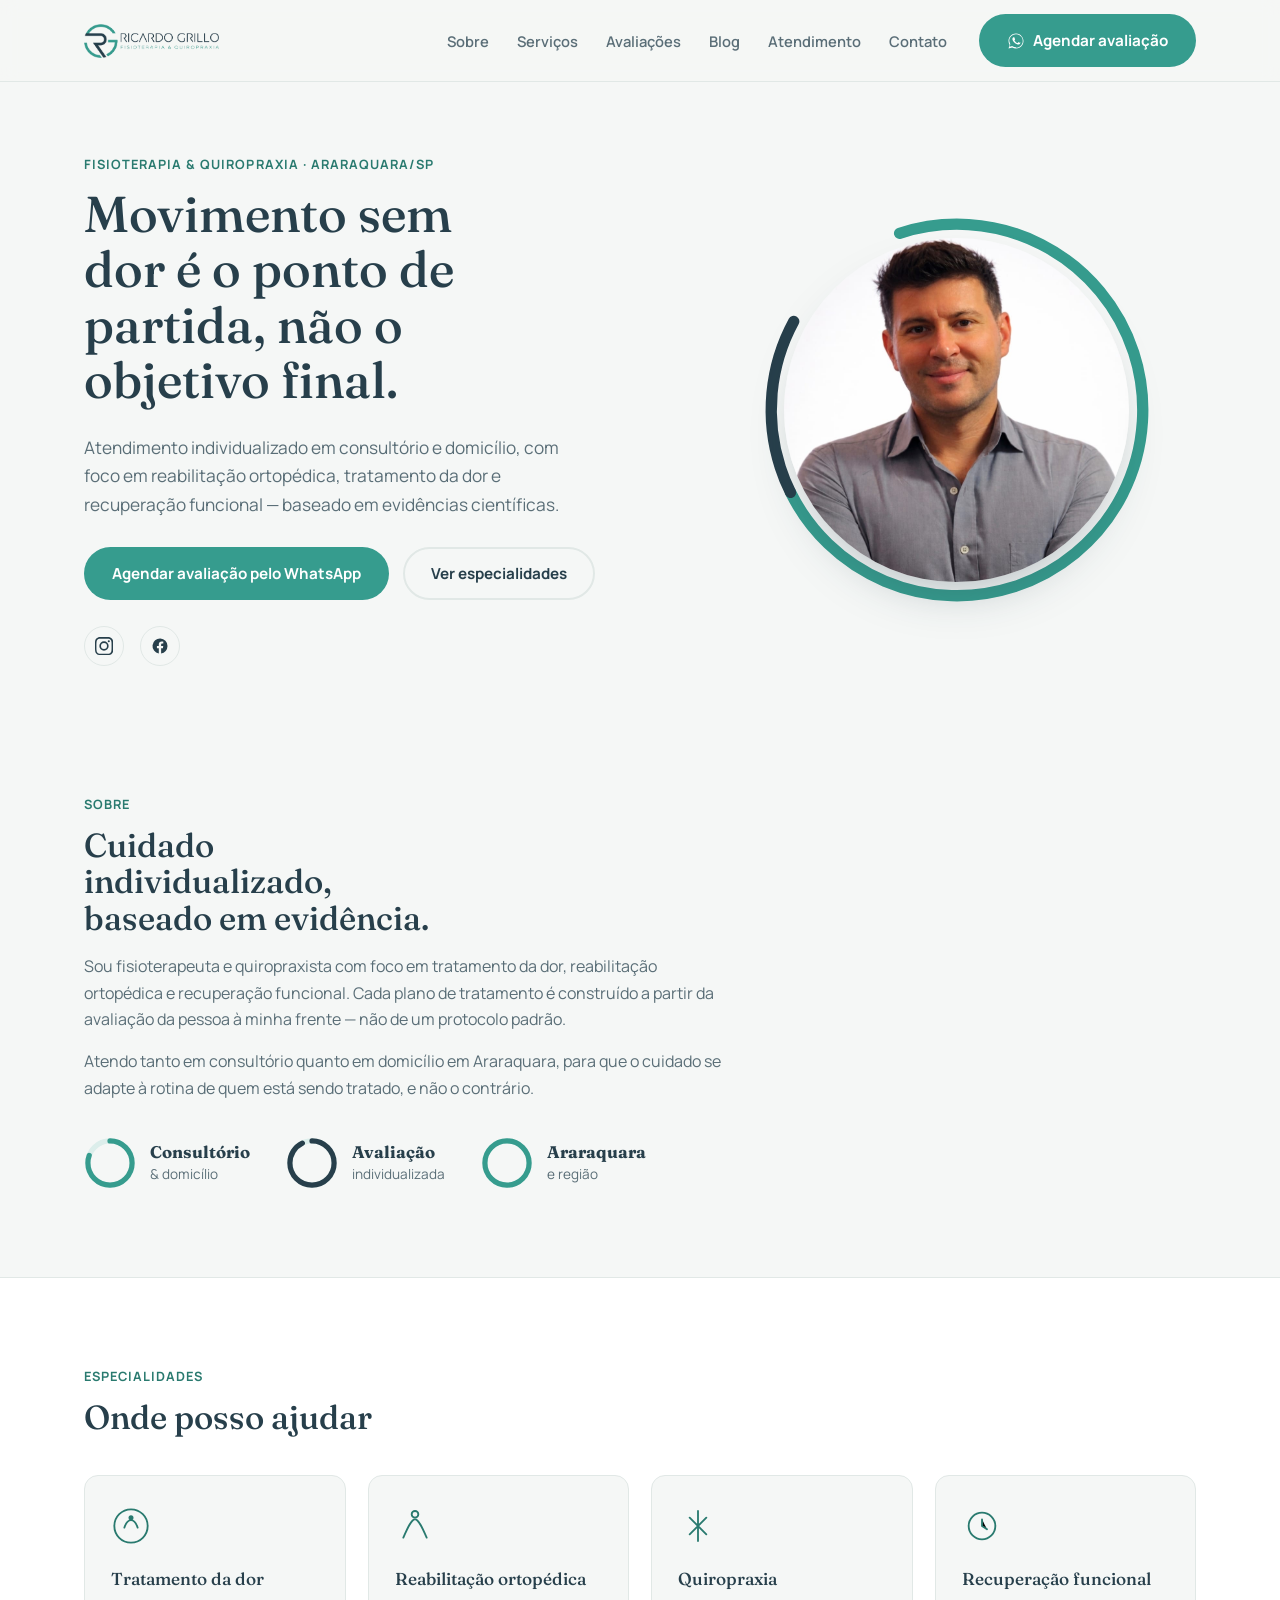
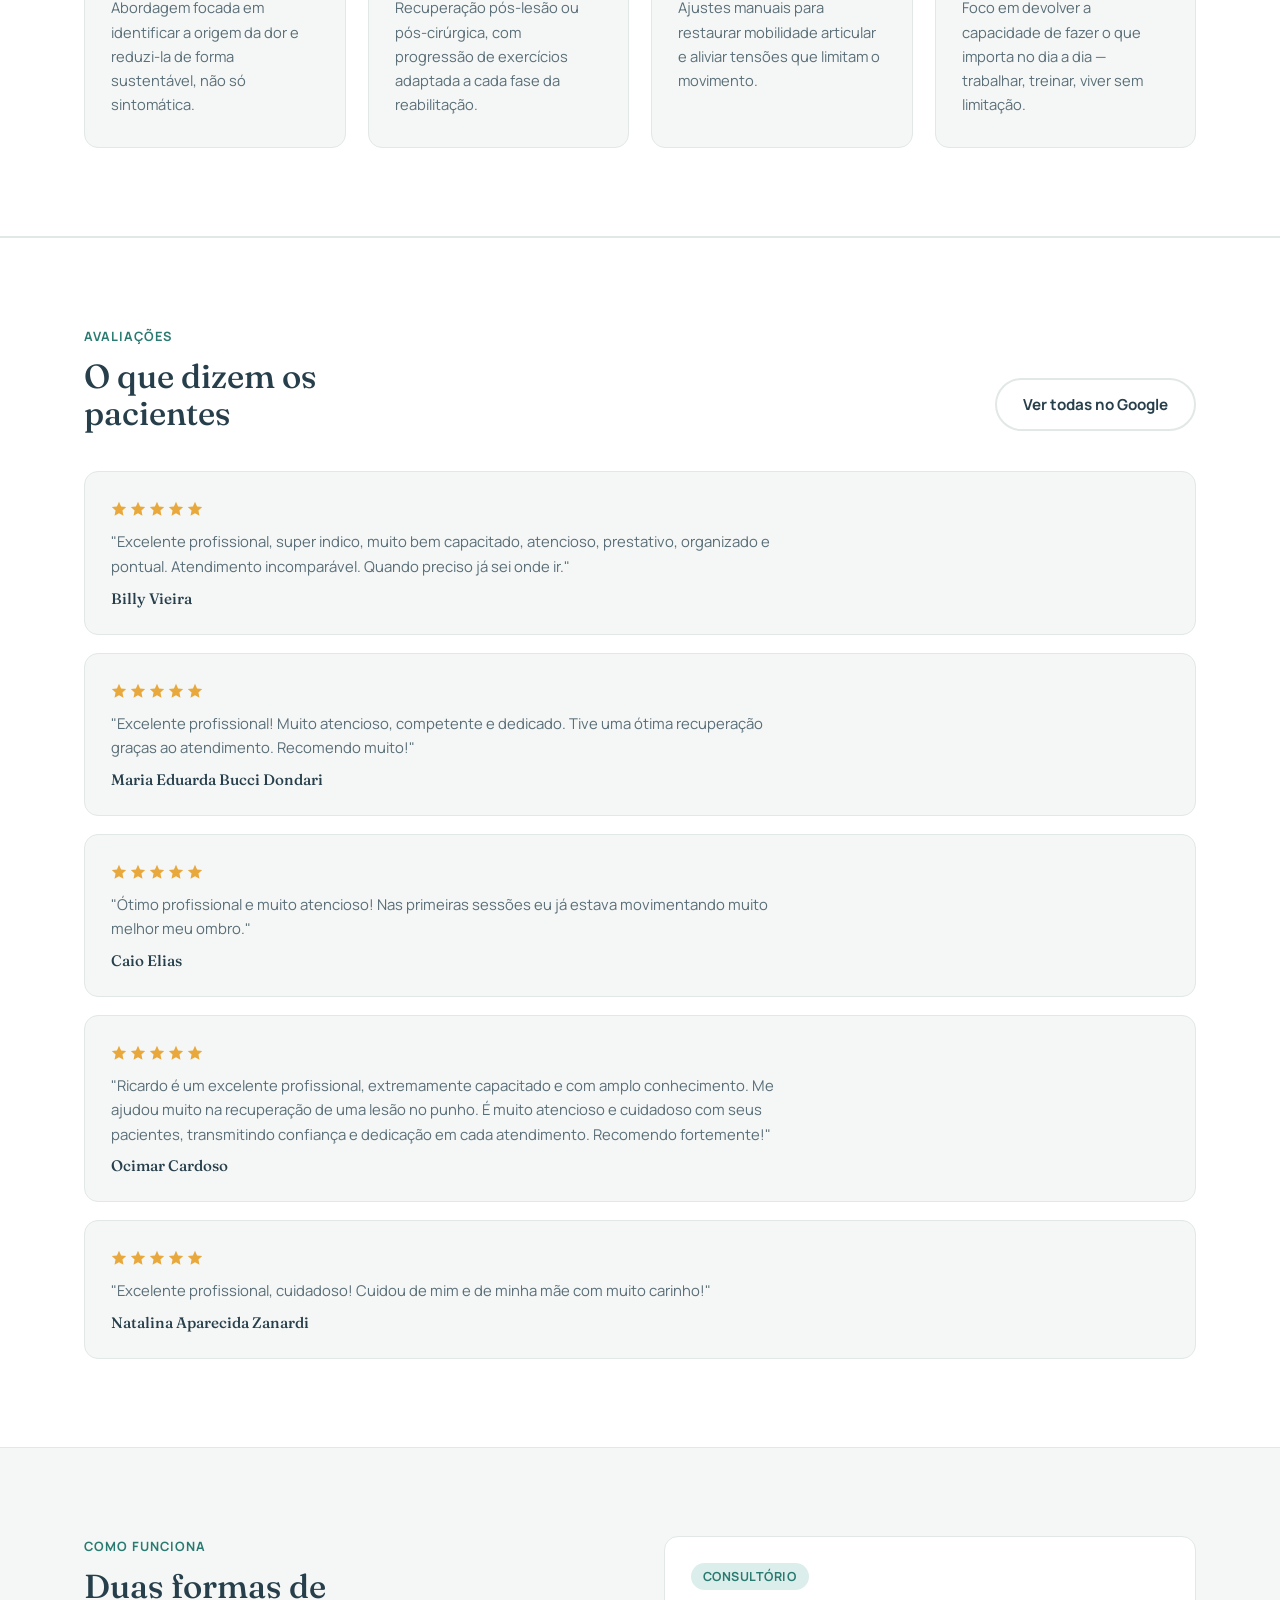
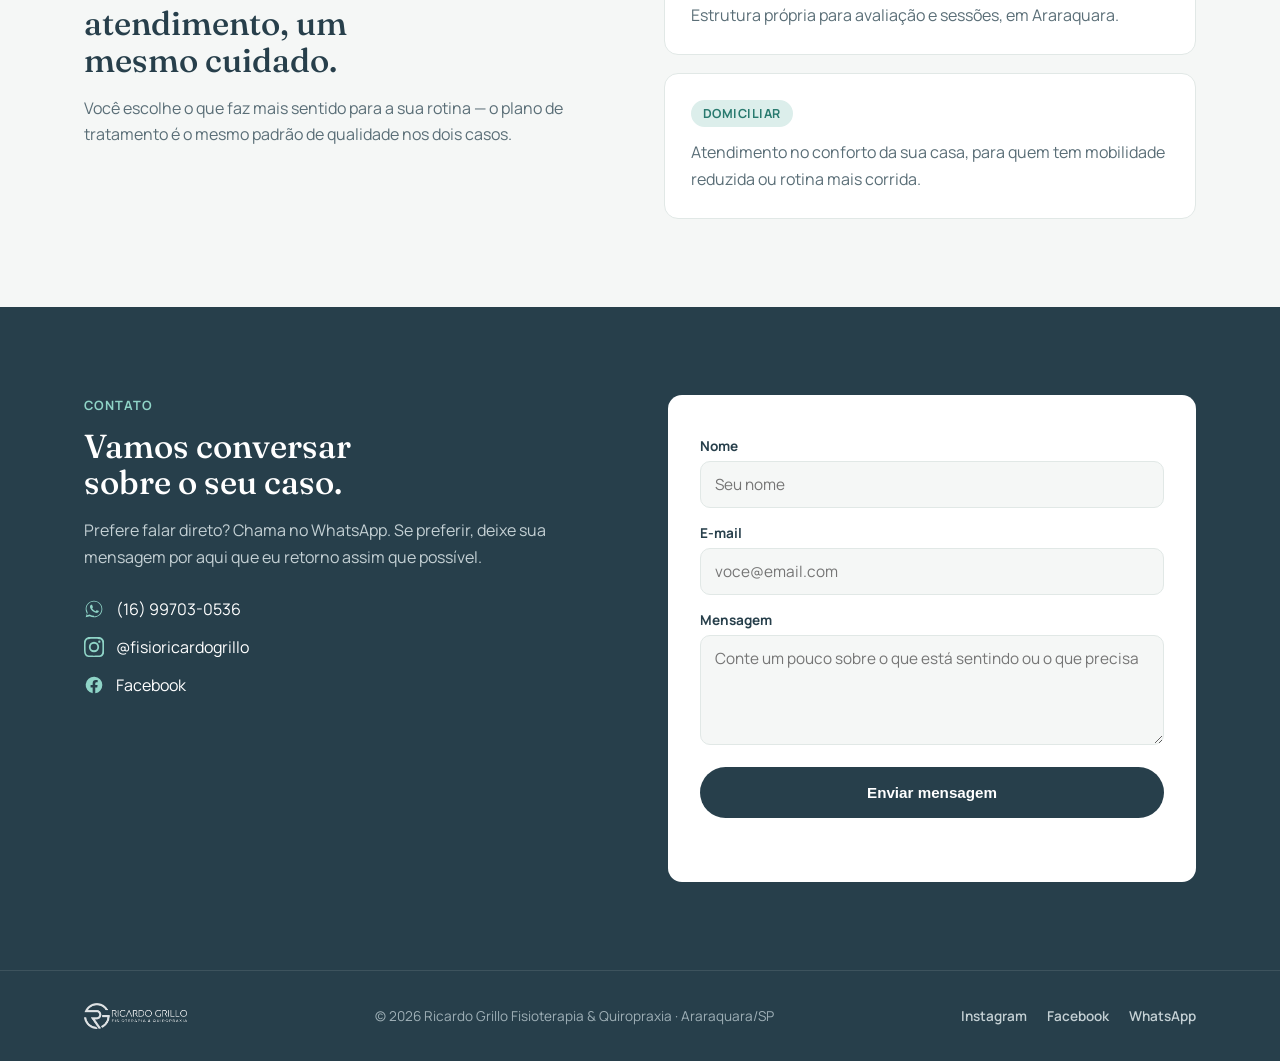
==== commit 8010fffc: "Add files via upload" ====
--- a/index.html
+++ b/index.html
@@ -5,6 +5,40 @@
 <meta name="viewport" content="width=device-width, initial-scale=1.0">
 <title>Ricardo Grillo | Fisioterapia &amp; Quiropraxia em Araraquara</title>
 <meta name="description" content="Fisioterapeuta e quiropraxista em Araraquara. Atendimento em consultório e domiciliar, especialista em tratamento da dor e reabilitação ortopédica.">
+
+<!-- Open Graph (compartilhamento no WhatsApp, Instagram, Facebook) -->
+<meta property="og:type" content="website">
+<meta property="og:locale" content="pt_BR">
+<meta property="og:title" content="Ricardo Grillo | Fisioterapia & Quiropraxia em Araraquara">
+<meta property="og:description" content="Atendimento em consultório e domiciliar, especialista em tratamento da dor e reabilitação ortopédica. Agende pelo WhatsApp.">
+<meta property="og:image" content="https://fisioricardogrillo.com.br/assets/ricardo.jpg">
+<meta property="og:url" content="https://fisioricardogrillo.com.br/">
+<meta name="twitter:card" content="summary_large_image">
+
+<!-- Dados estruturados para o Google entender o negócio -->
+<script type="application/ld+json">
+{
+  "@context": "https://schema.org",
+  "@type": "PhysicalTherapy",
+  "name": "Fisioterapeuta Ricardo Grillo",
+  "description": "Fisioterapeuta e quiropraxista em Araraquara. Atendimento em consultório e domiciliar, especialista em tratamento da dor e reabilitação ortopédica.",
+  "url": "https://fisioricardogrillo.com.br/",
+  "telephone": "+5516997030536",
+  "address": {
+    "@type": "PostalAddress",
+    "streetAddress": "R. Expedicionários do Brasil, 2236 - Centro",
+    "addressLocality": "Araraquara",
+    "addressRegion": "SP",
+    "postalCode": "14801-170",
+    "addressCountry": "BR"
+  },
+  "sameAs": [
+    "https://www.instagram.com/fisioricardogrillo",
+    "https://www.facebook.com/share/1H2QvB4pZF/"
+  ]
+}
+</script>
+
 <link rel="preconnect" href="https://fonts.googleapis.com">
 <link rel="preconnect" href="https://fonts.gstatic.com" crossorigin>
 <link href="https://fonts.googleapis.com/css2?family=Fraunces:opsz,wght@9..144,400;9..144,500;9..144,600&family=Manrope:wght@400;500;600;700;800&display=swap" rel="stylesheet">
@@ -23,6 +57,7 @@
       <a href="#sobre">Sobre</a>
       <a href="#servicos">Serviços</a>
       <a href="#avaliacoes">Avaliações</a>
+      <a href="blog/index.html">Blog</a>
       <a href="#atendimento">Atendimento</a>
       <a href="#contato">Contato</a>
     </nav>
